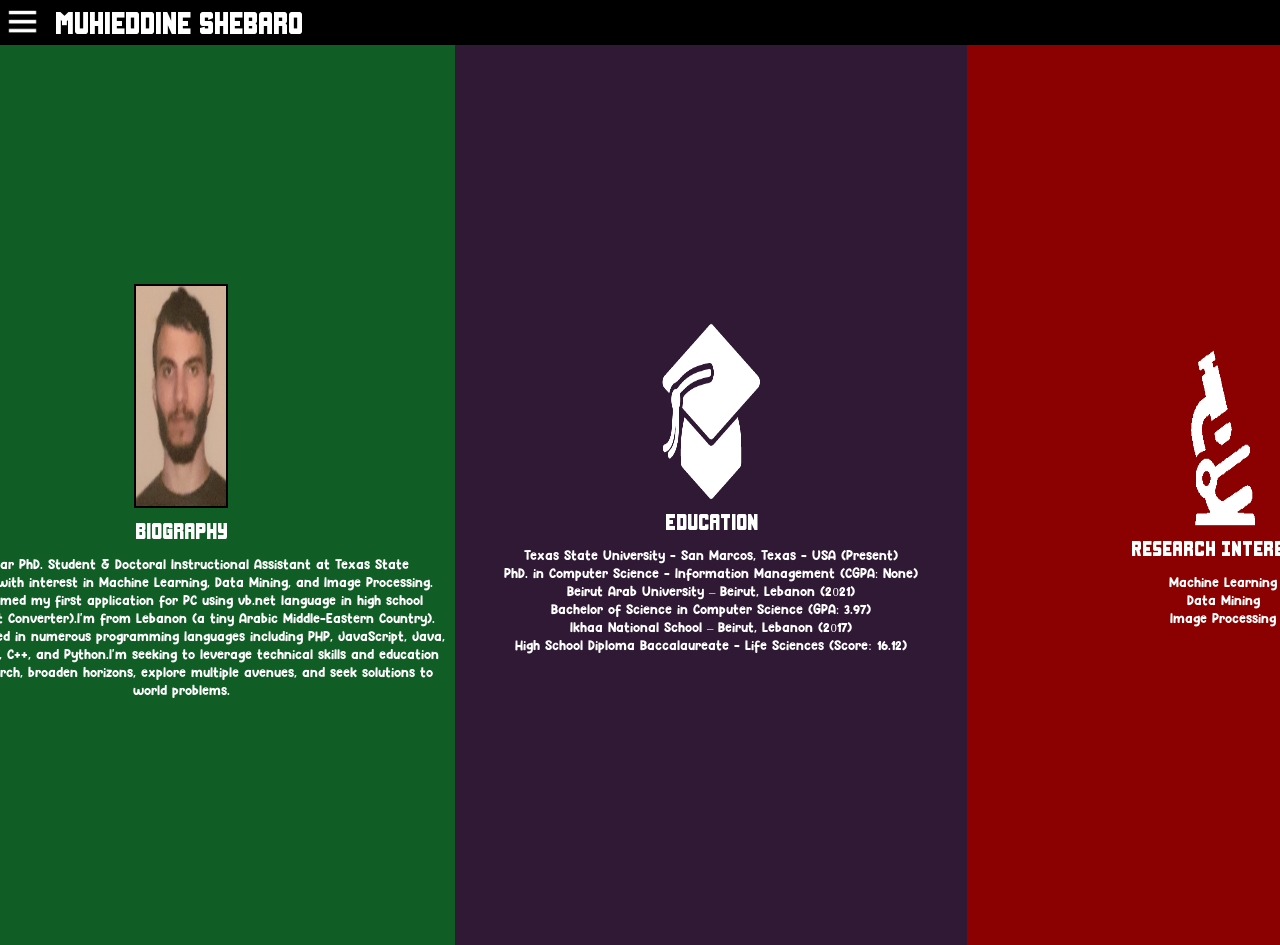
==== index.html @ 895491bc "Add files via upload" ====
<!DOCTYPE html>
<html style="overflow:hidden;height:100%;width:100%;margin:0px;padding:0px;">
<head>
<title>Muhieddine Shebaro</title>
<link rel="icon" href="Data/icon.png">
 <link rel="stylesheet" type="text/css"href="PersonalPageCSS.css">
<script src="Data/jquery.min.js"></script>
<script type="text/javascript" src="PersonalPageJS.js"></script>
<meta name="viewport" content="width=device-width, initial-scale=1.0, maximum-scale=1.0, user-scalable=no">
<script>
var temp = navigator.userAgent;
var regularexpression = /android|iphone|kindle|ipad/i;
let mobile = regularexpression.test(temp);
if(mobile==true){
alert("Please rotate your phone to landscape orientation!");
}
</script>
</head>
<body id="body" onload="scroll();ConSize();" onresize="ConSize();" style="margin:0px;padding:0px;overflow:hidden;height:100%;width:100%;">
<img id="Hamburger"class="HamburgerMenu" src="Data\Hamburger_Menu.png" alt="Hamburger Menu" height="45" width="45" onclick="action()" title="Open Menu" style="visibility:visible;"/>
<img id="Back"class="Back" src="Data\Hamburger_Menu _hover.png" alt="Hamburger Menu" height="45" width="45" onclick="action()"title="Close Menu"style="visibility:hidden;"/>
<img id="MenuBar"class="MenuBar" src="Data\black_bar.png" alt="Black Bar" height="45" width="100%" title="Menu Bar"onmouseover="HoverDefault()"/>
<img id="Logo"class="Logo" style="left:0%;" src="Data\logo.gif" alt="Logo" height="45" width="70"onload="Logo()"/>
<img id="Black"class="Black" style="left:0px; top:0px" src="Data\black_bar.png" alt="Black" height="45" width="300"/>
<h3 id="text" class="Text"onmouseover="HoverDefault()" style="visibility:hidden;padding-top:0px;"> </h3>
<h3 id="textlogo" class="TextLogo"onmouseover="HoverDefault()" style="visibility:visible; padding-top:0px;">Muhieddine Shebaro</h3>
<img id="verticalbar" src="Data\vertical_bar.jpg" class="verticalbar" style="left:-21%;top:45px;border-right:5px solid black;z-index:3;" alt="verticalbar" height="100%" width="14%"onmouseover="HoverDefault()"/>
<div class="Tiles" id="Menu" style="left:-20%;z-index:4; top:40vh;width:14%;height:20%;">
  <img id="Tile1"class="Tile" src="Data\description_Tile.png" alt="tile1" height="50%" width="50%" style="left:0%;top:-50%;border-radius:15px;"onmouseover="TilesHover1()" onclick="tile1link();"/>
  <img id="Tile2"class="Tile" src="Data\education_Tile.png" alt="tile2" height="50%" width="50%" style="left:50%;top:-50%;border-radius:15px;"onmouseover="TilesHover2()"onclick="tile2link();"/>
  <img id="Tile3"class="Tile" src="Data\hobbies_Tile.png" alt="tile3" height="50%" width="50%" style="left:0%;top:0%;border-radius:15px;"onmouseover="TilesHover3()"onclick="tile3link();"/>
  <img id="Tile4"class="Tile" src="Data\work_tile.png" alt="tile4" height="50%" width="50%" style="left:50%;top:0%;border-radius:15px;"onmouseover="TilesHover4()"onclick="tile4link();"/>
  <img id="Tile5"class="Tile" src="Data\publications_Tile.png" alt="tile5" height="50%" width="50%" style="left:0%;top:50%;border-radius:15px;"onmouseover="TilesHover5()"onclick="tile5link();"/>
  <img id="Tile6"class="Tile" src="Data\research_Tile.png" alt="tile6" height="50%" width="50%" style="left:50%;top:50%;border-radius:15px;"onmouseover="TilesHover6()"onclick="tile6link();"/>
  <img id="Tile7"class="Tile" src="Data\about.png" alt="about" height="30%" width="20%" style="top:100%;left:40%;border-radius:15px;"onmouseover="TilesHover7()" onclick="action();About()"/>
</div>
<div id="Content" class="Content" onmouseover="HoverDefault();" style="position: absolute; left:0px; top:45px;width:100%; height:100%; z-index:2; overflow-x:auto; overflow-y:hidden;display:flex; flex-direction:row;white-space:normal;background-color:gray;background-repeat: no-repeat;background-size: fill;margin:0px;padding:0px;">
<table>
  <div class="Cont" id="Introduction" style='background-color: rgb(16, 94, 38)' title="Biography">
    <img id='IntroductionImage' src="Data/profilepic.jpg" alt="profilepic" style="border:2px solid black;float:right;margin-left:5px;margin-right:5px;margin-top:6px;"height="25%" width="17%"/>
    <pre style="font-size:1.8em;font-weight:lighter;font-family:Urban;padding-bottom:0px;margin-bottom:0px;padding-top:10px;margin-top:0px;">Biography</pre>
<pre>First Year PhD. Student & Doctoral Instructional Assistant at Texas State
University with interest in Machine Learning, Data Mining, and Image Processing.
I programmed my first application for PC using vb.net language in high school
(Simple Unit Converter).I'm from Lebanon (a tiny Arabic Middle-Eastern Country).
I'm well-versed in numerous programming languages including PHP, JavaScript, Java,
Bash, MySQL, C++, and Python.I'm seeking to leverage technical skills and education
to do research, broaden horizons, explore multiple avenues, and seek solutions to
world problems.</pre>
  </div>
<div class="Cont" id="Education" style='background-color:#301934'>
<img id="EducationImage" src="Data/education.png" alt="education" height="20%" width="20%" style="padding-bottom:0px;" title="Education"/>
<pre style="font-size:1.8em;font-weight:lighter;font-family:Urban;padding-bottom:0px;margin-bottom:0px;padding-top:10px;margin-top:0px;">Education</pre>
<pre>Texas State University - San Marcos, Texas - USA (Present)
PhD. in Computer Science - Information Management (CGPA: None)
Beirut Arab University – Beirut, Lebanon (2021)
Bachelor of Science in Computer Science (GPA: 3.97)
Ikhaa National School – Beirut, Lebanon (2017)
High School Diploma Baccalaureate - Life Sciences (Score: 16.12)</pre>
</div>
<div class="Cont" id="Research Interests" style='background-color:#8B0000' title="Research Interests">
  <img id="ResearchImage" src="Data/research.png" alt="research" height="20%" width="20%" style="padding-bottom:0px;"/>
<pre style="font-size:1.7em;font-weight:lighter;font-family:Urban;padding-bottom:0px;margin-bottom:0px;padding-top:10px;margin-top:0px;">Research Interests</pre>
<pre>Machine Learning
Data Mining
Image Processing</pre>
</div>
<div class="Cont" id="Publications" style='background-color:#654321' title="Publications & Projects">
  <img id="PublicationsImage" src="Data/publications.png" alt="Publications" height="20%" width="20%" style="padding-bottom:0px;"/>
  <pre style="font-size:1.7em;font-weight:lighter;font-family:Urban;padding-bottom:0px;margin-bottom:0px;padding-top:10px;margin-top:0px;">Publications</pre>
<pre>None At the Moment :(</pre>
</div>
<div class="Cont" id="Working" style='background-color:#00008B' title="Teaching">
  <img id="WorkingImage" src="Data/work.png" alt="Teaching" height="20%" width="20%" style="padding-bottom:0px;"/>
<pre style="font-size:1.8em;font-weight:lighter;font-family:Urban;padding-bottom:0px;margin-bottom:0px;padding-top:10px;margin-top:0px;">Teaching</pre>
<pre>Doctoral Instructional Assistant (Present - 2021):
Responsible for grading assignments with Pallavi Krishna
Reddy & Tutoring in both CS3358 & CS3360 (Dr. Kecheng Yang)</pre>
</div>
<div class="Cont" id="Languages" style='background-color:#A34200' title="Languages">
  <img src="Data/languages.png" alt="languages" height="20%" width="20%" style="padding-bottom:0px;"/>
<pre style="font-size:1.8em;font-weight:lighter;font-family:Urban;padding-bottom:0px;margin-bottom:0px;padding-top:10px;margin-top:0px;">Languages</pre>
<pre>English (fluent)
Arabic (native speaker)
French (elementary knowledge)</pre>
</div>
<div class="Cont" id="Hobbies" style='background-color:#575710' title="Extracurricular Activities">
  <img id="HobbiesImage" src="Data/hobbies.png" alt="Hobbies" height="20%" width="20%" style="padding-bottom:0px;"/>
<pre style="font-size:1.7em;font-weight:lighter;font-family:Urban;padding-bottom:0px;margin-bottom:0px;padding-top:10px;margin-top:0px;">Extracurricular Activities</pre>
<pre>Hosting Video Games Tournaments Online (Halo & Dark Souls)
Making Spotify Music Playlists (Dubstep & Electronic)
Doing Programming Challenges Online
</pre>
</div>
<div class="Cont" id="Contact Information" style='background-color:#993855'title="Contact Information">
  <img src="Data/introduction.png" alt="Contact Information" height="20%" width="20%" style="padding-bottom:0px;"/>
<pre style="font-size:1.7em;font-weight:lighter;font-family:Urban;padding-bottom:0px;margin-bottom:0px;padding-top:10px;margin-top:0px;">Contact Information</pre>
<pre>Email: pri5@txstate.edu
Phone Number: +1(737)213-2307
Office#: TBD
Monday 12PM-2PM (Online)
Wednesday 12PM-2PM (In-Person)</pre>
</div>
<div id="dialog" style='height:100%;width:100%;left:0px;top:0px;position: absolute;visibility: hidden;animation-fill-mode: forwards;animation-direction: normal;'>
<img id="close" title="Close" height="4%" width="2%" src="Data/close.png" style="float:right;padding:30px;" onclick="closedialog()"/>
<div style="left:15%;top:12%;position:absolute;width:68%; height:70%;">
<div style="border-top-left-radius:40px;border-top-right-radius:40px;background-color:black;margin:0px;padding:0px;">
<p id="titletext"style="font-family:Regular;font-size:1.6vw;color:white;font-weight:bold; text-align:center;padding:0px;margin:0px;"></p>
</div>
<div id="whitecontent" style="background-color:white;border-bottom-left-radius:40px;height:55vh;border-bottom-right-radius:40px;padding:0px;margin:0px;">
</div>
</div>
</div>
</div>
</body>
</html>
---- PersonalPageCSS.css ----
@font-face{
  font-family:"Urban";
  src:url("Data/urbandefender.ttf");
}
@font-face{
  font-family:"Regular";
  src:url("Data/regular.ttf");
}
::-webkit-scrollbar{
  height:45px;
  width:100%;
}

::-webkit-scrollbar-thumb{
  background:white;
	cursor:url(Data/cursor.png),auto;
}
::-webkit-scrollbar-button:single-button:horizontal:decrement {
  width: 45px;
  height:45px;
background:url("Data/left.png");
cursor:url(Data/cursor.png),auto;
}
::-webkit-scrollbar-button:single-button:horizontal:increment {
  width: 45px;
  height:45px;
  background:url("Data/right.png");
  cursor:url(Data/cursor.png),auto;
}
::-webkit-scrollbar-track{
  background:black;
  border-radius: 0px;
  cursor:url(Data/cursor.png),auto;
}
body {
  overflow:hidden;
   padding:0px;
   cursor:url(Data/cursor.png),auto;
 }
img.HamburgerMenu{
  border: 0px solid;
    border-radius: 1px;
    padding: 0px;
    position:absolute;
    top:0px;
    left:0px;
    z-index:102;
}
img.HamburgerMenu:hover{
content:url("Data/Hamburger_Menu _hover.png");
}
img.MenuBar{
    border: 0px solid;
    padding: 0px;
    position:absolute;
    top:0px;
    left:45px;
    z-index:101;
}
img.Back{
border: 0px solid;
padding: 0px;
position:absolute;
top:0px;
left:0px;
z-index:102;
}
h3.Text{
  position: absolute;
  padding:0px;
  vertical-align:middle;
  color:white;
  background-color:black;
  top:-27px;
  left:53px;
  z-index:102;
  font-size:2em;
  font-family:"Urban";
  font-weight:lighter;
}
img.verticalbar{
  visibility: visible;
  position:absolute;
  z-index:101;

}
img.Tile{
  position: absolute;
  visibility: visible;
  z-index: 7;
}
div.Tiles{
position:absolute;
}
img.Logo{
  position: absolute;
  top:0px;
  z-index:101;
}
#Tile1:hover{
  filter:invert();
}
#Tile2:hover{
  filter:invert();
}
#Tile3:hover{
  filter:invert();
}
#Tile4:hover{
  filter:invert();
}
#Tile5:hover{
  filter:invert();
}
#Tile6:hover{
    filter:invert();
}
#Tile7:hover{
    filter:invert();
}
img.Black{
  position:absolute;
  z-index:101;
}
@keyframes fadein {
  from{
    opacity:0.1;
  }
  to1{
    opacity:0.2;
  }
  to2{
    opacity:0.3;
  }
  to3{
    opacity:0.4;
  }
  to4{
    opacity:0.5;
  }
  to5{
    opacity:0.6;
  }
  to6{
    opacity:0.7;
  }
  to7{
    opacity:0.8;
  }
  to8{
    opacity:0.9;
  }
  to9{
    opacity:1;
  }
}
@keyframes fadeinn {
  0%{
    visibility: visible;
    opacity:0.1;
  }
  10%{
    opacity:0.2;
  }
  20%{
    opacity:0.3;
  }
  to3{
    opacity:0.4;
  }
  30%{
    opacity:0.5;
  }
  40%{
    opacity:0.6;
  }
  50%{
    opacity:0.7;
  }
  60%{
    opacity:0.8;
  }
  90%{
    opacity:0.9;
  }
  100%{
    visibility: visible;
  }
}
h3.TextLogo{
position: absolute;
animation-name: fadein;
animation-duration: 3s;
animation-delay: 0s;
left:55px;
top:-26px;
padding: 0px;
z-index:101;
font-size:2em;
font-family:"Urban";
font-weight:lighter;
color:white;
}
@keyframes scalein{
  0%{
      visibility: visible;
  }
  from0{
    transform:scale(0);
  }
  from{
    transform: scale(0.1);
  }
  to1{
    transform: scale(0.2);
   }
  to2{
    transform: scale(0.3);
  }
  to3{
    transform: scale(0.4);
  }
  to4{
    transform: scale(0.5);
  }
  to5{
    transform: scale(0.6);
  }
  to6{
    transform: scale(0.7);
  }
  to7{
    transform: scale(0.8);
  }
  to8{
    transform: scale(0.9);
  }
  100%{
    transform: scale(1);
    visibility: visible;
  }
}
@keyframes scaleout{
  0%{
      visibility: visible;
  }
  from0{
    transform:scale(1);
  }
  from{
    transform: scale(0.9);
  }
  to1{
    transform: scale(0.8);
   }
  to2{
    transform: scale(0.7);
  }
  to3{
    transform: scale(0.6);
  }
  to4{
    transform: scale(0.5);
  }
  to5{
    transform: scale(0.4);
  }
  to6{
    transform: scale(0.3);
  }
  to7{
    transform: scale(0.2);
  }
  100%{
  transform: scale(0.1);
  visibility: hidden;
  }
}
div.Cont{
  height:100%;
  color:white;
  text-align:center;
  display: flex;
  flex: 0 0 40em;
  justify-content: center;
  align-items: center;
  flex-direction: column;
  animation-name: scalein;
  animation-duration: 2s;
  padding: 10px;
  font-size:1vw;
  visibility: hidden;
  font-weight:lighter;
  font-family: "Regular";
  animation-direction: normal;
  animation-fill-mode: forwards;
  box-sizing: border-box;
}
div pre{
  font-family:'Regular';
  font-style: solid;
  font-weight: lighter;
  font-size: 1vw;
}
div.Cont:hover{
  border: 5px solid white;
  filter:brightness(80%);
}
@keyframes blink {
0%{
  opacity: 1;
}
50%{
  opacity: 0;
}
100%{
  opacity: 1;
}
}
#close:hover{
  filter:invert();
}
#teachingbox::before{
  content:"";
  border: 1vh solid black;
  background-color:black;
  border-radius:1000px;
  position:relative;
  top:-5px;
  left:43%;
}
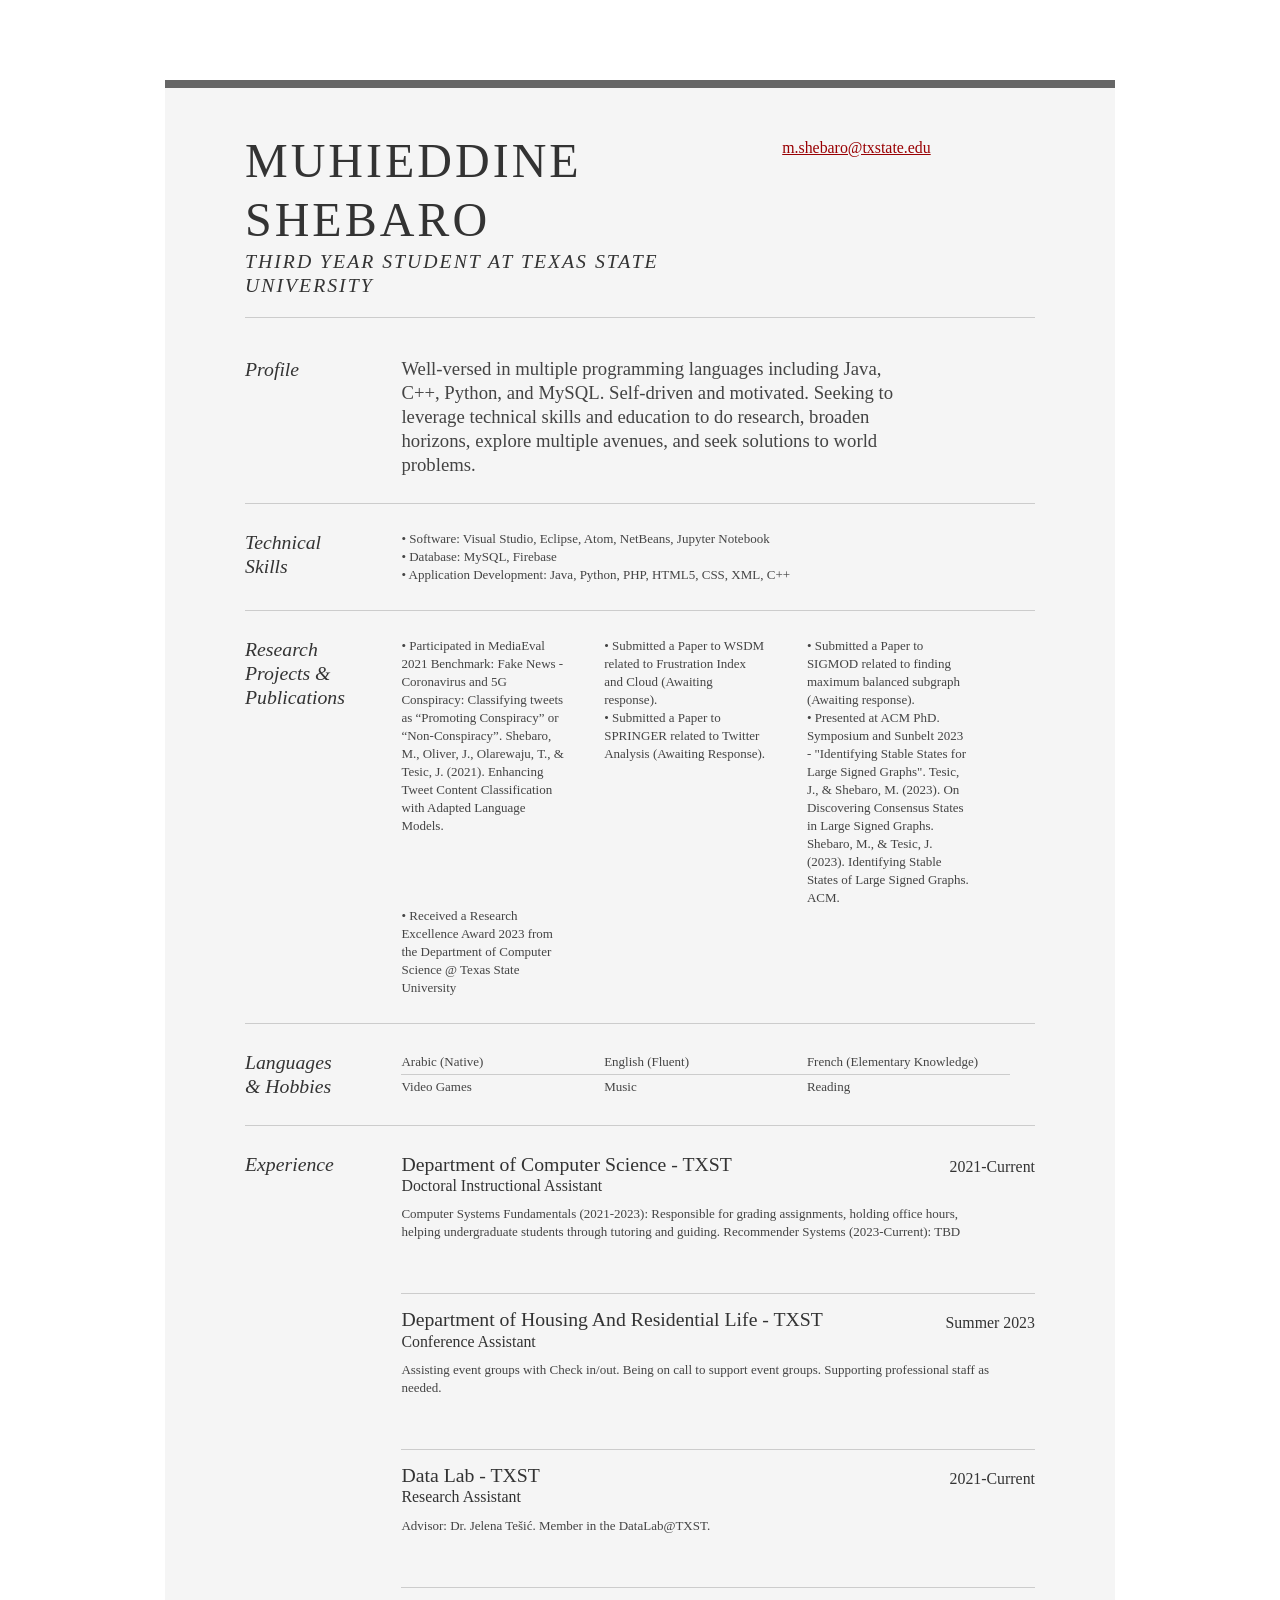
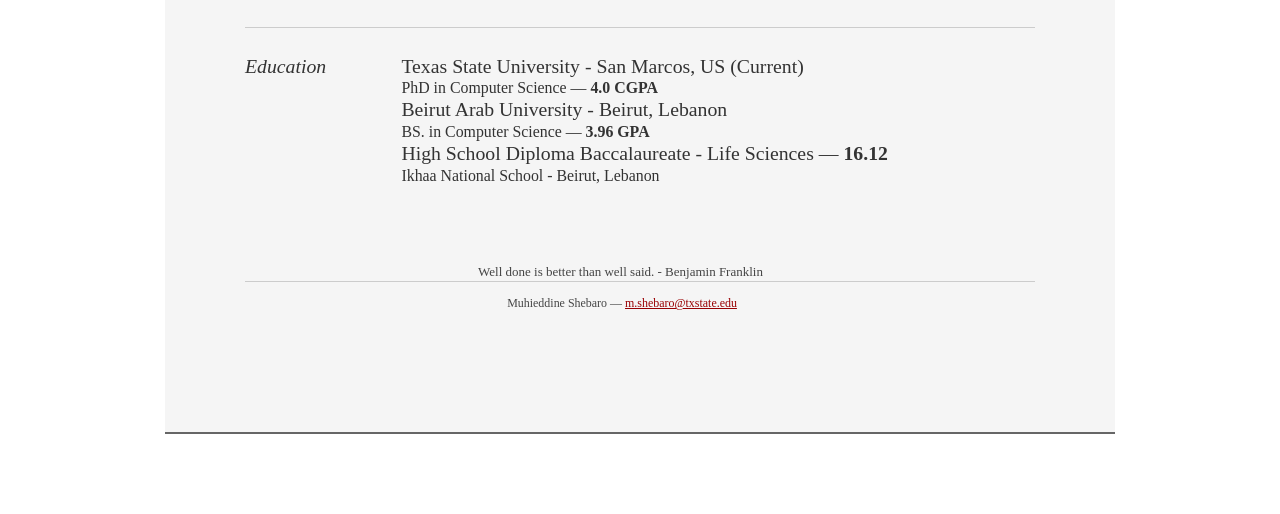
==== commit 6743d131: "Add files via upload" ====
--- a/index.html
+++ b/index.html
@@ -1,116 +1,180 @@
-<!DOCTYPE html>
-<html style="overflow:hidden;height:100%;width:100%;margin:0px;padding:0px;">
+<!DOCTYPE html PUBLIC "-//W3C//DTD XHTML 1.0 Strict//EN" "http://www.w3.org/TR/xhtml1/DTD/xhtml1-strict.dtd">
+<html>
 <head>
-<title>Muhieddine Shebaro</title>
-<link rel="icon" href="Data/icon.png">
- <link rel="stylesheet" type="text/css"href="PersonalPageCSS.css">
-<script src="Data/jquery.min.js"></script>
-<script type="text/javascript" src="PersonalPageJS.js"></script>
-<meta name="viewport" content="width=device-width, initial-scale=1.0, maximum-scale=1.0, user-scalable=no">
-<script>
-var temp = navigator.userAgent;
-var regularexpression = /android|iphone|kindle|ipad/i;
-let mobile = regularexpression.test(temp);
-if(mobile==true){
-alert("Please rotate your phone to landscape orientation!");
-}
-</script>
+
+	<title>Muhieddine Shebaro</title>
+	<meta http-equiv="content-type" content="text/html; charset=utf-8" />
+
+	<meta name="keywords" content="" />
+	<meta name="description" content="" />
+
+	<link rel="stylesheet" type="text/css" href="resetfontsgrids.css" media="all" />
+	<link rel="stylesheet" type="text/css" href="resume.css" media="all" />
+
 </head>
-<body id="body" onload="scroll();ConSize();" onresize="ConSize();" style="margin:0px;padding:0px;overflow:hidden;height:100%;width:100%;">
-<img id="Hamburger"class="HamburgerMenu" src="Data\Hamburger_Menu.png" alt="Hamburger Menu" height="45" width="45" onclick="action()" title="Open Menu" style="visibility:visible;"/>
-<img id="Back"class="Back" src="Data\Hamburger_Menu _hover.png" alt="Hamburger Menu" height="45" width="45" onclick="action()"title="Close Menu"style="visibility:hidden;"/>
-<img id="MenuBar"class="MenuBar" src="Data\black_bar.png" alt="Black Bar" height="45" width="100%" title="Menu Bar"onmouseover="HoverDefault()"/>
-<img id="Logo"class="Logo" style="left:0%;" src="Data\logo.gif" alt="Logo" height="45" width="70"onload="Logo()"/>
-<img id="Black"class="Black" style="left:0px; top:0px" src="Data\black_bar.png" alt="Black" height="45" width="300"/>
-<h3 id="text" class="Text"onmouseover="HoverDefault()" style="visibility:hidden;padding-top:0px;"> </h3>
-<h3 id="textlogo" class="TextLogo"onmouseover="HoverDefault()" style="visibility:visible; padding-top:0px;">Muhieddine Shebaro</h3>
-<img id="verticalbar" src="Data\vertical_bar.jpg" class="verticalbar" style="left:-21%;top:45px;border-right:5px solid black;z-index:3;" alt="verticalbar" height="100%" width="14%"onmouseover="HoverDefault()"/>
-<div class="Tiles" id="Menu" style="left:-20%;z-index:4; top:40vh;width:14%;height:20%;">
-  <img id="Tile1"class="Tile" src="Data\description_Tile.png" alt="tile1" height="50%" width="50%" style="left:0%;top:-50%;border-radius:15px;"onmouseover="TilesHover1()" onclick="tile1link();"/>
-  <img id="Tile2"class="Tile" src="Data\education_Tile.png" alt="tile2" height="50%" width="50%" style="left:50%;top:-50%;border-radius:15px;"onmouseover="TilesHover2()"onclick="tile2link();"/>
-  <img id="Tile3"class="Tile" src="Data\hobbies_Tile.png" alt="tile3" height="50%" width="50%" style="left:0%;top:0%;border-radius:15px;"onmouseover="TilesHover3()"onclick="tile3link();"/>
-  <img id="Tile4"class="Tile" src="Data\work_tile.png" alt="tile4" height="50%" width="50%" style="left:50%;top:0%;border-radius:15px;"onmouseover="TilesHover4()"onclick="tile4link();"/>
-  <img id="Tile5"class="Tile" src="Data\publications_Tile.png" alt="tile5" height="50%" width="50%" style="left:0%;top:50%;border-radius:15px;"onmouseover="TilesHover5()"onclick="tile5link();"/>
-  <img id="Tile6"class="Tile" src="Data\research_Tile.png" alt="tile6" height="50%" width="50%" style="left:50%;top:50%;border-radius:15px;"onmouseover="TilesHover6()"onclick="tile6link();"/>
-  <img id="Tile7"class="Tile" src="Data\about.png" alt="about" height="30%" width="20%" style="top:100%;left:40%;border-radius:15px;"onmouseover="TilesHover7()" onclick="action();About()"/>
-</div>
-<div id="Content" class="Content" onmouseover="HoverDefault();" style="position: absolute; left:0px; top:45px;width:100%; height:100%; z-index:2; overflow-x:auto; overflow-y:hidden;display:flex; flex-direction:row;white-space:normal;background-color:gray;background-repeat: no-repeat;background-size: fill;margin:0px;padding:0px;">
-<table>
-  <div class="Cont" id="Introduction" style='background-color: rgb(16, 94, 38)' title="Biography">
-    <img id='IntroductionImage' src="Data/profilepic.jpg" alt="profilepic" style="border:2px solid black;float:right;margin-left:5px;margin-right:5px;margin-top:6px;"height="25%" width="17%"/>
-    <pre style="font-size:1.8em;font-weight:lighter;font-family:Urban;padding-bottom:0px;margin-bottom:0px;padding-top:10px;margin-top:0px;">Biography</pre>
-<pre>First Year PhD. Student & Doctoral Instructional Assistant at Texas State
-University with interest in Machine Learning, Data Mining, and Image Processing.
-I programmed my first application for PC using vb.net language in high school
-(Simple Unit Converter).I'm from Lebanon (a tiny Arabic Middle-Eastern Country).
-I'm well-versed in numerous programming languages including PHP, JavaScript, Java,
-Bash, MySQL, C++, and Python.I'm seeking to leverage technical skills and education
-to do research, broaden horizons, explore multiple avenues, and seek solutions to
-world problems.</pre>
-  </div>
-<div class="Cont" id="Education" style='background-color:#301934'>
-<img id="EducationImage" src="Data/education.png" alt="education" height="20%" width="20%" style="padding-bottom:0px;" title="Education"/>
-<pre style="font-size:1.8em;font-weight:lighter;font-family:Urban;padding-bottom:0px;margin-bottom:0px;padding-top:10px;margin-top:0px;">Education</pre>
-<pre>Texas State University - San Marcos, Texas - USA (Present)
-PhD. in Computer Science - Information Management (CGPA: None)
-Beirut Arab University – Beirut, Lebanon (2021)
-Bachelor of Science in Computer Science (GPA: 3.97)
-Ikhaa National School – Beirut, Lebanon (2017)
-High School Diploma Baccalaureate - Life Sciences (Score: 16.12)</pre>
-</div>
-<div class="Cont" id="Research Interests" style='background-color:#8B0000' title="Research Interests">
-  <img id="ResearchImage" src="Data/research.png" alt="research" height="20%" width="20%" style="padding-bottom:0px;"/>
-<pre style="font-size:1.7em;font-weight:lighter;font-family:Urban;padding-bottom:0px;margin-bottom:0px;padding-top:10px;margin-top:0px;">Research Interests</pre>
-<pre>Machine Learning
-Data Mining
-Image Processing</pre>
-</div>
-<div class="Cont" id="Publications" style='background-color:#654321' title="Publications & Projects">
-  <img id="PublicationsImage" src="Data/publications.png" alt="Publications" height="20%" width="20%" style="padding-bottom:0px;"/>
-  <pre style="font-size:1.7em;font-weight:lighter;font-family:Urban;padding-bottom:0px;margin-bottom:0px;padding-top:10px;margin-top:0px;">Publications</pre>
-<pre>None At the Moment :(</pre>
-</div>
-<div class="Cont" id="Working" style='background-color:#00008B' title="Teaching">
-  <img id="WorkingImage" src="Data/work.png" alt="Teaching" height="20%" width="20%" style="padding-bottom:0px;"/>
-<pre style="font-size:1.8em;font-weight:lighter;font-family:Urban;padding-bottom:0px;margin-bottom:0px;padding-top:10px;margin-top:0px;">Teaching</pre>
-<pre>Doctoral Instructional Assistant (Present - 2021):
-Responsible for grading assignments with Pallavi Krishna
-Reddy & Tutoring in both CS3358 & CS3360 (Dr. Kecheng Yang)</pre>
-</div>
-<div class="Cont" id="Languages" style='background-color:#A34200' title="Languages">
-  <img src="Data/languages.png" alt="languages" height="20%" width="20%" style="padding-bottom:0px;"/>
-<pre style="font-size:1.8em;font-weight:lighter;font-family:Urban;padding-bottom:0px;margin-bottom:0px;padding-top:10px;margin-top:0px;">Languages</pre>
-<pre>English (fluent)
-Arabic (native speaker)
-French (elementary knowledge)</pre>
-</div>
-<div class="Cont" id="Hobbies" style='background-color:#575710' title="Extracurricular Activities">
-  <img id="HobbiesImage" src="Data/hobbies.png" alt="Hobbies" height="20%" width="20%" style="padding-bottom:0px;"/>
-<pre style="font-size:1.7em;font-weight:lighter;font-family:Urban;padding-bottom:0px;margin-bottom:0px;padding-top:10px;margin-top:0px;">Extracurricular Activities</pre>
-<pre>Hosting Video Games Tournaments Online (Halo & Dark Souls)
-Making Spotify Music Playlists (Dubstep & Electronic)
-Doing Programming Challenges Online
-</pre>
-</div>
-<div class="Cont" id="Contact Information" style='background-color:#993855'title="Contact Information">
-  <img src="Data/introduction.png" alt="Contact Information" height="20%" width="20%" style="padding-bottom:0px;"/>
-<pre style="font-size:1.7em;font-weight:lighter;font-family:Urban;padding-bottom:0px;margin-bottom:0px;padding-top:10px;margin-top:0px;">Contact Information</pre>
-<pre>Email: pri5@txstate.edu
-Phone Number: +1(737)213-2307
-Office#: TBD
-Monday 12PM-2PM (Online)
-Wednesday 12PM-2PM (In-Person)</pre>
-</div>
-<div id="dialog" style='height:100%;width:100%;left:0px;top:0px;position: absolute;visibility: hidden;animation-fill-mode: forwards;animation-direction: normal;'>
-<img id="close" title="Close" height="4%" width="2%" src="Data/close.png" style="float:right;padding:30px;" onclick="closedialog()"/>
-<div style="left:15%;top:12%;position:absolute;width:68%; height:70%;">
-<div style="border-top-left-radius:40px;border-top-right-radius:40px;background-color:black;margin:0px;padding:0px;">
-<p id="titletext"style="font-family:Regular;font-size:1.6vw;color:white;font-weight:bold; text-align:center;padding:0px;margin:0px;"></p>
-</div>
-<div id="whitecontent" style="background-color:white;border-bottom-left-radius:40px;height:55vh;border-bottom-right-radius:40px;padding:0px;margin:0px;">
-</div>
-</div>
-</div>
-</div>
+<body>
+
+<div id="doc2" class="yui-t7">
+	<div id="inner">
+
+		<div id="hd">
+			<div class="yui-gc">
+				<div class="yui-u first">
+					<h1>Muhieddine Shebaro</h1>
+					<h2>Third Year Student at Texas State University</h2>
+				</div>
+
+				<div class="yui-u">
+					<div class="contact-info">
+						<h3><a href="m.shebaro@txstate.edu">m.shebaro@txstate.edu</a></h3>
+					</div><!--// .contact-info -->
+				</div>
+			</div><!--// .yui-gc -->
+		</div><!--// hd -->
+
+		<div id="bd">
+			<div id="yui-main">
+				<div class="yui-b">
+
+					<div class="yui-gf">
+						<div class="yui-u first">
+							<h2>Profile</h2>
+						</div>
+						<div class="yui-u">
+							<p class="enlarge">
+								Well-versed in multiple programming languages including Java, C++, Python, and MySQL. Self-driven and motivated. Seeking to leverage technical skills and education to do research, broaden horizons, explore multiple avenues, and seek solutions to world problems.</p>
+						</div>
+					</div><!--// .yui-gf -->
+					<div id="bd">
+						<div id="yui-main">
+							<div class="yui-b">
+
+								<div class="yui-gf">
+									<div class="yui-u first">
+										<h2>Technical Skills</h2>
+									</div>
+									<div class="yui-u">
+										<p>
+											• Software: Visual Studio, Eclipse, Atom, NetBeans, Jupyter Notebook <br>
+• Database: MySQL, Firebase <br>
+• Application Development: Java, Python, PHP, HTML5, CSS, XML, C++
+										</p>
+									</div>
+								</div><!--// .yui-gf -->
+					<div class="yui-gf">
+						<div class="yui-u first">
+							<h2>Research Projects & Publications</h2>
+						</div>
+						<div class="yui-u">
+
+								<div class="talent">
+									<p>• Participated in MediaEval 2021 Benchmark: Fake News - Coronavirus and 5G Conspiracy: Classifying tweets as “Promoting Conspiracy” or “Non-Conspiracy”. Shebaro, M., Oliver, J., Olarewaju, T., & Tesic, J. (2021). Enhancing Tweet Content Classification with Adapted Language Models.</p>
+								</div>
+
+								<div class="talent">
+									<p>• Submitted a Paper to WSDM related to Frustration Index and Cloud (Awaiting response).</p>
+								</div>
+
+								<div class="talent">
+									<p>• Submitted a Paper to SIGMOD related to finding maximum balanced subgraph (Awaiting response).</p>
+								</div>
+								<div class="talent">
+									<p>• Submitted a Paper to SPRINGER related to Twitter Analysis (Awaiting Response).</p>
+								</div>
+								<div class="talent">
+									<p>• Presented at ACM PhD. Symposium and Sunbelt 2023 - "Identifying Stable States for Large Signed Graphs". Tesic, J., & Shebaro, M. (2023). On Discovering Consensus States in Large Signed Graphs. Shebaro, M., & Tesic, J. (2023). Identifying Stable States of Large Signed Graphs. ACM. </p>
+								</div>
+								<div class="talent">
+									<p>• Received a Research Excellence Award 2023 from the Department of Computer Science @ Texas State University </p>
+								</div>
+						</div>
+					</div><!--// .yui-gf -->
+
+					<div class="yui-gf">
+						<div class="yui-u first">
+							<h2>Languages & Hobbies</h2>
+						</div>
+						<div class="yui-u">
+							<ul class="talent">
+								<li>Arabic (Native)</li>
+								<li class="last">Video Games</li>
+							</ul>
+
+							<ul class="talent">
+								<li>English (Fluent)</li>
+								<li class="last">Music</li>
+							</ul>
+
+							<ul class="talent">
+								<li>French (Elementary Knowledge)</li>
+								<li class="last">Reading</li>
+							</ul>
+						</div>
+					</div><!--// .yui-gf-->
+
+					<div class="yui-gf">
+
+						<div class="yui-u first">
+							<h2>Experience</h2>
+						</div><!--// .yui-u -->
+
+						<div class="yui-u">
+
+							<div class="job">
+								<h2>Department of Computer Science - TXST</h2>
+								<h3>Doctoral Instructional Assistant</h3>
+								<h4>2021-Current</h4>
+								<p>Computer Systems Fundamentals (2021-2023): Responsible for grading assignments, holding office hours, helping undergraduate students through tutoring and guiding. Recommender Systems (2023-Current): TBD</p>
+							</div>
+
+							<div class="job">
+								<h2>Department of Housing And Residential Life - TXST</h2>
+								<h3>Conference Assistant</h3>
+								<h4>Summer 2023</h4>
+								<p>Assisting event groups with Check in/out. Being on call to support event groups. Supporting professional staff as needed.</p>
+							</div>
+							<div class="job">
+								<h2>Data Lab - TXST</h2>
+								<h3>Research Assistant</h3>
+								<h4>2021-Current</h4>
+								<p>Advisor: Dr. Jelena Tešić. Member in the DataLab@TXST.</p>
+							</div>
+						</div><!--// .yui-u -->
+					</div><!--// .yui-gf -->
+
+
+					<div class="yui-gf last">
+						<div class="yui-u first">
+							<h2>Education</h2>
+						</div>
+						<div class="yui-u">
+							<h2>Texas State University - San Marcos, US (Current)</h2>
+							<h3>PhD in Computer Science &mdash; <strong>4.0 CGPA</strong></h3>
+						</div>
+						<div class="yui-u">
+							<h2>Beirut Arab University - Beirut, Lebanon</h2>
+							<h3>BS. in Computer Science &mdash; <strong>3.96 GPA</strong></h3>
+						</div>
+						<div class="yui-u">
+							<h2>High School Diploma Baccalaureate - Life Sciences &mdash; <strong>16.12</strong></h2>
+							<h3>Ikhaa National School - Beirut, Lebanon</h3>
+						</div>
+					</div><!--// .yui-gf -->
+
+
+				</div><!--// .yui-b -->
+			</div><!--// yui-main -->
+		</div><!--// bd -->
+<p style="text-align:center"> Well done is better than well said. - Benjamin Franklin </p>
+		<div id="ft">
+			<p>Muhieddine Shebaro &mdash; <a href="m.shebaro@txstate.edu">m.shebaro@txstate.edu</a></p>
+		</div><!--// footer -->
+
+	</div><!-- // inner -->
+
+
+</div><!--// doc -->
+
+
 </body>
 </html>
--- a/resetfontsgrids.css
+++ b/resetfontsgrids.css
@@ -0,0 +1,7 @@
+/*
+Copyright (c) 2009, Yahoo! Inc. All rights reserved.
+Code licensed under the BSD License:
+http://developer.yahoo.net/yui/license.txt
+version: 2.7.0
+*/
+html{color:#000;background:#FFF;}body,div,dl,dt,dd,ul,ol,li,h1,h2,h3,h4,h5,h6,pre,code,form,fieldset,legend,input,button,textarea,p,blockquote,th,td{margin:0;padding:0;}table{border-collapse:collapse;border-spacing:0;}fieldset,img{border:0;}address,caption,cite,code,dfn,em,strong,th,var,optgroup{font-style:inherit;font-weight:inherit;}del,ins{text-decoration:none;}li{list-style:none;}caption,th{text-align:left;}h1,h2,h3,h4,h5,h6{font-size:100%;font-weight:normal;}q:before,q:after{content:'';}abbr,acronym{border:0;font-variant:normal;}sup{vertical-align:baseline;}sub{vertical-align:baseline;}legend{color:#000;}input,button,textarea,select,optgroup,option{font-family:inherit;font-size:inherit;font-style:inherit;font-weight:inherit;}input,button,textarea,select{*font-size:100%;}body{font:13px/1.231 arial,helvetica,clean,sans-serif;*font-size:small;*font:x-small;}select,input,button,textarea,button{font:99% arial,helvetica,clean,sans-serif;}table{font-size:inherit;font:100%;}pre,code,kbd,samp,tt{font-family:monospace;*font-size:108%;line-height:100%;}body{text-align:center;}#doc,#doc2,#doc3,#doc4,.yui-t1,.yui-t2,.yui-t3,.yui-t4,.yui-t5,.yui-t6,.yui-t7{margin:auto;text-align:left;width:57.69em;*width:56.25em;}#doc2{width:73.076em;*width:71.25em;}#doc3{margin:auto 10px;width:auto;}#doc4{width:74.923em;*width:73.05em;}.yui-b{position:relative;}.yui-b{_position:static;}#yui-main .yui-b{position:static;}#yui-main,.yui-g .yui-u .yui-g{width:100%;}.yui-t1 #yui-main,.yui-t2 #yui-main,.yui-t3 #yui-main{float:right;margin-left:-25em;}.yui-t4 #yui-main,.yui-t5 #yui-main,.yui-t6 #yui-main{float:left;margin-right:-25em;}.yui-t1 .yui-b{float:left;width:12.30769em;*width:12.00em;}.yui-t1 #yui-main .yui-b{margin-left:13.30769em;*margin-left:13.05em;}.yui-t2 .yui-b{float:left;width:13.8461em;*width:13.50em;}.yui-t2 #yui-main .yui-b{margin-left:14.8461em;*margin-left:14.55em;}.yui-t3 .yui-b{float:left;width:23.0769em;*width:22.50em;}.yui-t3 #yui-main .yui-b{margin-left:24.0769em;*margin-left:23.62em;}.yui-t4 .yui-b{float:right;width:13.8456em;*width:13.50em;}.yui-t4 #yui-main .yui-b{margin-right:14.8456em;*margin-right:14.55em;}.yui-t5 .yui-b{float:right;width:18.4615em;*width:18.00em;}.yui-t5 #yui-main .yui-b{margin-right:19.4615em;*margin-right:19.125em;}.yui-t6 .yui-b{float:right;width:23.0769em;*width:22.50em;}.yui-t6 #yui-main .yui-b{margin-right:24.0769em;*margin-right:23.62em;}.yui-t7 #yui-main .yui-b{display:block;margin:0 0 1em 0;}#yui-main .yui-b{float:none;width:auto;}.yui-gb .yui-u,.yui-g .yui-gb .yui-u,.yui-gb .yui-g,.yui-gb .yui-gb,.yui-gb .yui-gc,.yui-gb .yui-gd,.yui-gb .yui-ge,.yui-gb .yui-gf,.yui-gc .yui-u,.yui-gc .yui-g,.yui-gd .yui-u{float:left;}.yui-g .yui-u,.yui-g .yui-g,.yui-g .yui-gb,.yui-g .yui-gc,.yui-g .yui-gd,.yui-g .yui-ge,.yui-g .yui-gf,.yui-gc .yui-u,.yui-gd .yui-g,.yui-g .yui-gc .yui-u,.yui-ge .yui-u,.yui-ge .yui-g,.yui-gf .yui-g,.yui-gf .yui-u{float:right;}.yui-g div.first,.yui-gb div.first,.yui-gc div.first,.yui-gd div.first,.yui-ge div.first,.yui-gf div.first,.yui-g .yui-gc div.first,.yui-g .yui-ge div.first,.yui-gc div.first div.first{float:left;}.yui-g .yui-u,.yui-g .yui-g,.yui-g .yui-gb,.yui-g .yui-gc,.yui-g .yui-gd,.yui-g .yui-ge,.yui-g .yui-gf{width:49.1%;}.yui-gb .yui-u,.yui-g .yui-gb .yui-u,.yui-gb .yui-g,.yui-gb .yui-gb,.yui-gb .yui-gc,.yui-gb .yui-gd,.yui-gb .yui-ge,.yui-gb .yui-gf,.yui-gc .yui-u,.yui-gc .yui-g,.yui-gd .yui-u{width:32%;margin-left:1.99%;}.yui-gb .yui-u{*margin-left:1.9%;*width:31.9%;}.yui-gc div.first,.yui-gd .yui-u{width:66%;}.yui-gd div.first{width:32%;}.yui-ge div.first,.yui-gf .yui-u{width:74.2%;}.yui-ge .yui-u,.yui-gf div.first{width:24%;}.yui-g .yui-gb div.first,.yui-gb div.first,.yui-gc div.first,.yui-gd div.first{margin-left:0;}.yui-g .yui-g .yui-u,.yui-gb .yui-g .yui-u,.yui-gc .yui-g .yui-u,.yui-gd .yui-g .yui-u,.yui-ge .yui-g .yui-u,.yui-gf .yui-g .yui-u{width:49%;*width:48.1%;*margin-left:0;}.yui-g .yui-g .yui-u{width:48.1%;}.yui-g .yui-gb div.first,.yui-gb .yui-gb div.first{*margin-right:0;*width:32%;_width:31.7%;}.yui-g .yui-gc div.first,.yui-gd .yui-g{width:66%;}.yui-gb .yui-g div.first{*margin-right:4%;_margin-right:1.3%;}.yui-gb .yui-gc div.first,.yui-gb .yui-gd div.first{*margin-right:0;}.yui-gb .yui-gb .yui-u,.yui-gb .yui-gc .yui-u{*margin-left:1.8%;_margin-left:4%;}.yui-g .yui-gb .yui-u{_margin-left:1.0%;}.yui-gb .yui-gd .yui-u{*width:66%;_width:61.2%;}.yui-gb .yui-gd div.first{*width:31%;_width:29.5%;}.yui-g .yui-gc .yui-u,.yui-gb .yui-gc .yui-u{width:32%;_float:right;margin-right:0;_margin-left:0;}.yui-gb .yui-gc div.first{width:66%;*float:left;*margin-left:0;}.yui-gb .yui-ge .yui-u,.yui-gb .yui-gf .yui-u{margin:0;}.yui-gb .yui-gb .yui-u{_margin-left:.7%;}.yui-gb .yui-g div.first,.yui-gb .yui-gb div.first{*margin-left:0;}.yui-gc .yui-g .yui-u,.yui-gd .yui-g .yui-u{*width:48.1%;*margin-left:0;}.yui-gb .yui-gd div.first{width:32%;}.yui-g .yui-gd div.first{_width:29.9%;}.yui-ge .yui-g{width:24%;}.yui-gf .yui-g{width:74.2%;}.yui-gb .yui-ge div.yui-u,.yui-gb .yui-gf div.yui-u{float:right;}.yui-gb .yui-ge div.first,.yui-gb .yui-gf div.first{float:left;}.yui-gb .yui-ge .yui-u,.yui-gb .yui-gf div.first{*width:24%;_width:20%;}.yui-gb .yui-ge div.first,.yui-gb .yui-gf .yui-u{*width:73.5%;_width:65.5%;}.yui-ge div.first .yui-gd .yui-u{width:65%;}.yui-ge div.first .yui-gd div.first{width:32%;}#hd:after,#bd:after,#ft:after,.yui-g:after,.yui-gb:after,.yui-gc:after,.yui-gd:after,.yui-ge:after,.yui-gf:after{content:".";display:block;height:0;clear:both;visibility:hidden;}#hd,#bd,#ft,.yui-g,.yui-gb,.yui-gc,.yui-gd,.yui-ge,.yui-gf{zoom:1;}
--- a/resume.css
+++ b/resume.css
@@ -0,0 +1,74 @@
+/*
+---------------------------------------------------------------------------------
+	STRIPPED DOWN RESUME TEMPLATE
+    html resume
+
+    v0.9: 5/28/09
+
+    design and code by: thingsthatarebrown.com 
+                        (matt brown)
+---------------------------------------------------------------------------------
+*/
+
+
+.msg { padding: 10px; background: #222; position: relative; }
+.msg h1 { color: #fff;  }
+.msg a { margin-left: 20px; background: #408814; color: white; padding: 4px 8px; text-decoration: none; }
+.msg a:hover { background: #266400; }
+
+/* //-- yui-grids style overrides -- */
+body { font-family: Georgia; color: #444; }
+#inner { padding: 10px 80px; margin: 80px auto; background: #f5f5f5; border: solid #666; border-width: 8px 0 2px 0; }
+.yui-gf { margin-bottom: 2em; padding-bottom: 2em; border-bottom: 1px solid #ccc; }
+
+/* //-- header, body, footer -- */
+#hd { margin: 2.5em 0 3em 0; padding-bottom: 1.5em; border-bottom: 1px solid #ccc }
+#hd h2 { text-transform: uppercase; letter-spacing: 2px; }
+#bd, #ft { margin-bottom: 2em; }
+
+/* //-- footer -- */
+#ft { padding: 1em 0 5em 0; font-size: 92%; border-top: 1px solid #ccc; text-align: center; }
+#ft p { margin-bottom: 0; text-align: center;   }
+
+/* //-- core typography and style -- */
+#hd h1 { font-size: 48px; text-transform: uppercase; letter-spacing: 3px; }
+h2 { font-size: 152% }
+h3, h4 { font-size: 122%; }
+h1, h2, h3, h4 { color: #333; }
+p { font-size: 100%; line-height: 18px; padding-right: 3em; }
+a { color: #990003 }
+a:hover { text-decoration: none; }
+strong { font-weight: bold; }
+li { line-height: 24px; border-bottom: 1px solid #ccc; }
+p.enlarge { font-size: 144%; padding-right: 6.5em; line-height: 24px; }
+p.enlarge span { color: #000 }
+.contact-info { margin-top: 7px; }
+.first h2 { font-style: italic; }
+.last { border-bottom: 0 }
+
+
+/* //-- section styles -- */
+
+a#pdf { display: block; float: left; background: #666; color: white; padding: 6px 50px 6px 12px; margin-bottom: 6px; text-decoration: none;  }
+a#pdf:hover { background: #222; }
+
+.job { position: relative; margin-bottom: 1em; padding-bottom: 1em; border-bottom: 1px solid #ccc; }
+.job h4 { position: absolute; top: 0.35em; right: 0 }
+.job p { margin: 0.75em 0 3em 0; }
+
+.last { border: none; }
+.skills-list {  }
+.skills-list ul { margin: 0; }
+.skills-list li { margin: 3px 0; padding: 3px 0; }
+.skills-list li span { font-size: 152%; display: block; margin-bottom: -2px; padding: 0 }
+.talent { width: 32%; float: left }
+.talent h2 { margin-bottom: 6px; }
+
+#srt-ttab { margin-bottom: 100px; text-align: center;  }
+#srt-ttab img.last { margin-top: 20px }
+
+/* --// override to force 1/8th width grids -- */
+.yui-gf .yui-u{width:80.2%;}
+.yui-gf div.first{width:12.3%;}
+
+
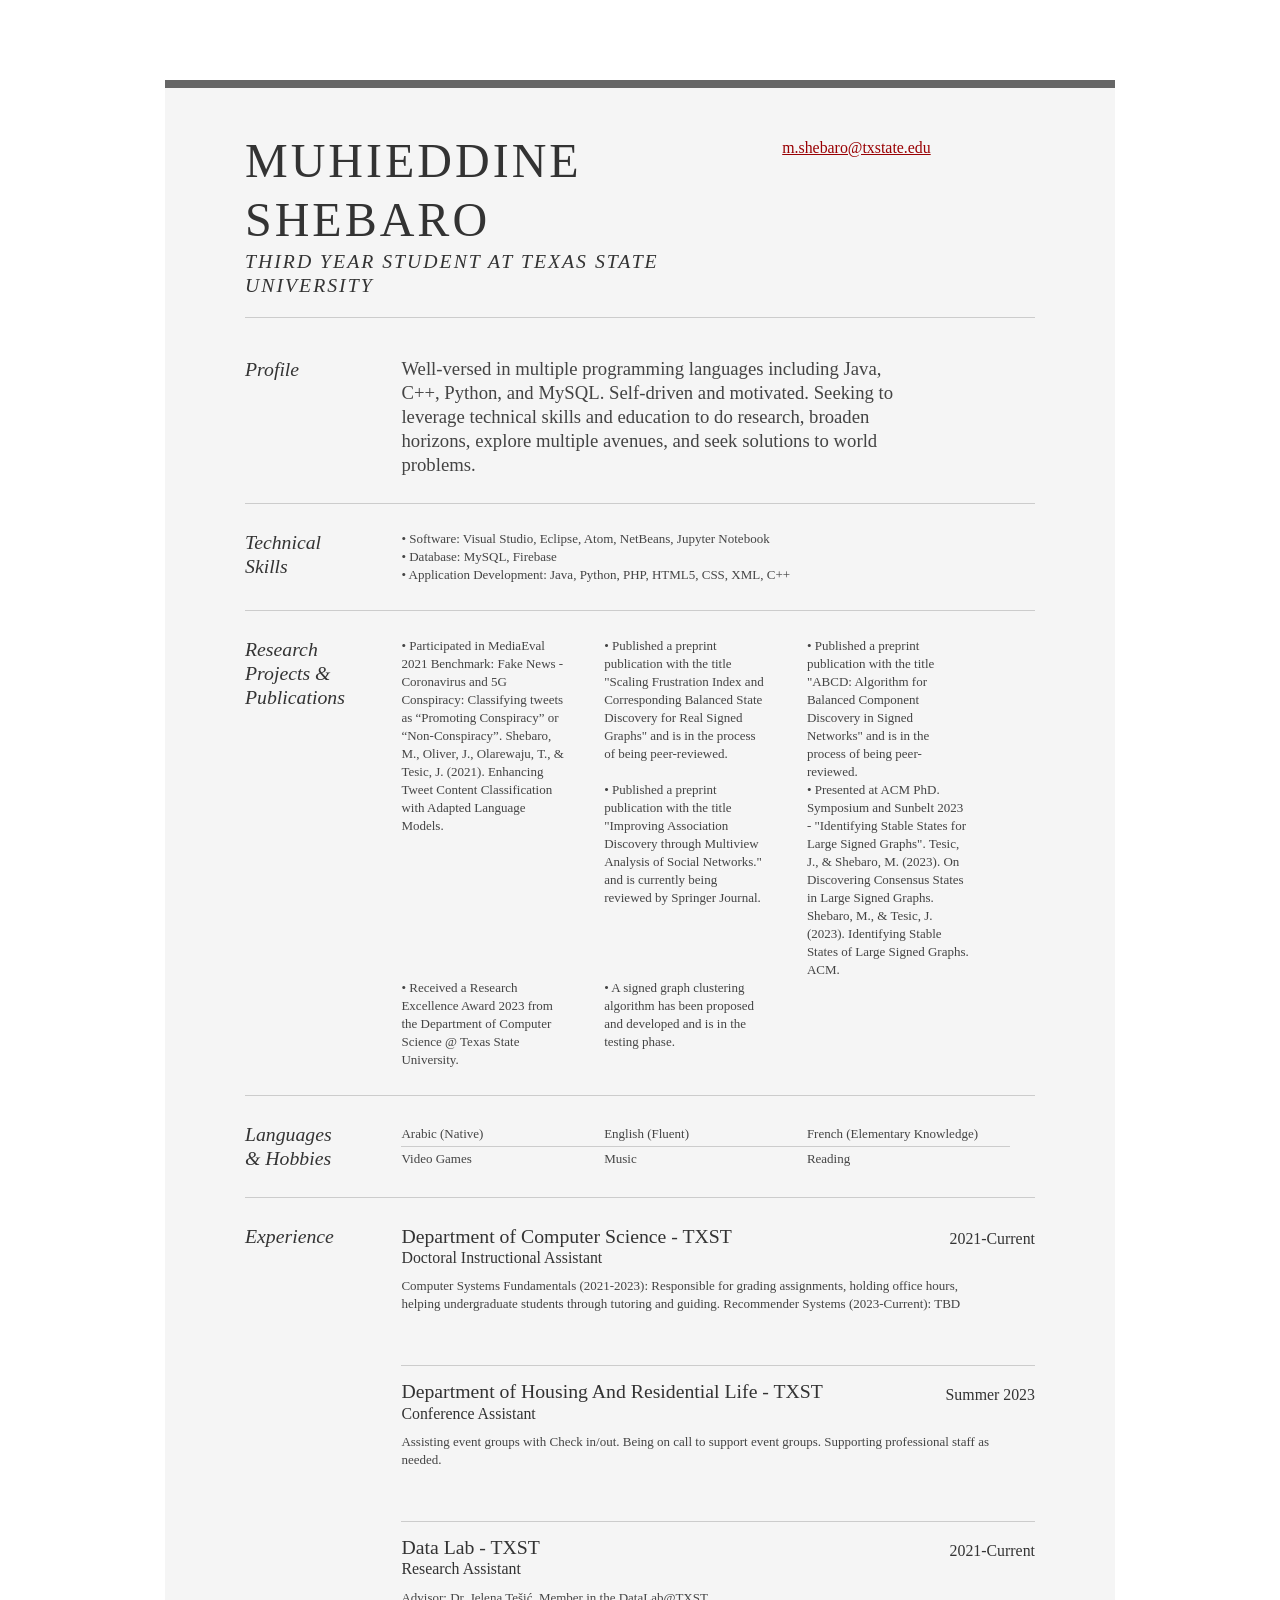
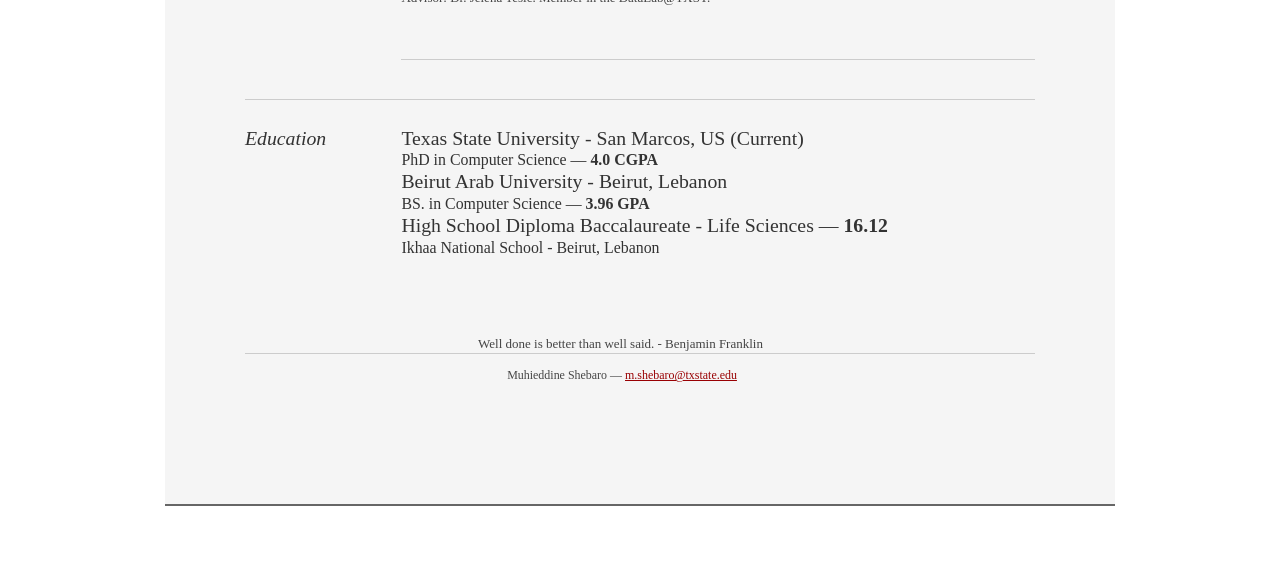
==== commit ebef1126: "Update index.html" ====
--- a/index.html
+++ b/index.html
@@ -72,20 +72,23 @@
 								</div>
 
 								<div class="talent">
-									<p>• Submitted a Paper to WSDM related to Frustration Index and Cloud (Awaiting response).</p>
+									<p>• Published a preprint publication with the title "Scaling Frustration Index and Corresponding Balanced State Discovery for Real Signed Graphs" and is in the process of being peer-reviewed.</p>
 								</div>
 
 								<div class="talent">
-									<p>• Submitted a Paper to SIGMOD related to finding maximum balanced subgraph (Awaiting response).</p>
+									<p>• Published a preprint publication with the title "ABCD: Algorithm for Balanced Component Discovery in Signed Networks" and is in the process of being peer-reviewed.</p>
 								</div>
 								<div class="talent">
-									<p>• Submitted a Paper to SPRINGER related to Twitter Analysis (Awaiting Response).</p>
+									<p>• Published a preprint publication with the title "Improving Association Discovery through Multiview Analysis of Social Networks." and is currently being reviewed by Springer Journal. </p>
 								</div>
 								<div class="talent">
 									<p>• Presented at ACM PhD. Symposium and Sunbelt 2023 - "Identifying Stable States for Large Signed Graphs". Tesic, J., & Shebaro, M. (2023). On Discovering Consensus States in Large Signed Graphs. Shebaro, M., & Tesic, J. (2023). Identifying Stable States of Large Signed Graphs. ACM. </p>
 								</div>
 								<div class="talent">
-									<p>• Received a Research Excellence Award 2023 from the Department of Computer Science @ Texas State University </p>
+									<p>• Received a Research Excellence Award 2023 from the Department of Computer Science @ Texas State University. </p>
+								</div>
+								<div class="talent">
+									<p>• A signed graph clustering algorithm has been proposed and developed and is in the testing phase.</p>
 								</div>
 						</div>
 					</div><!--// .yui-gf -->
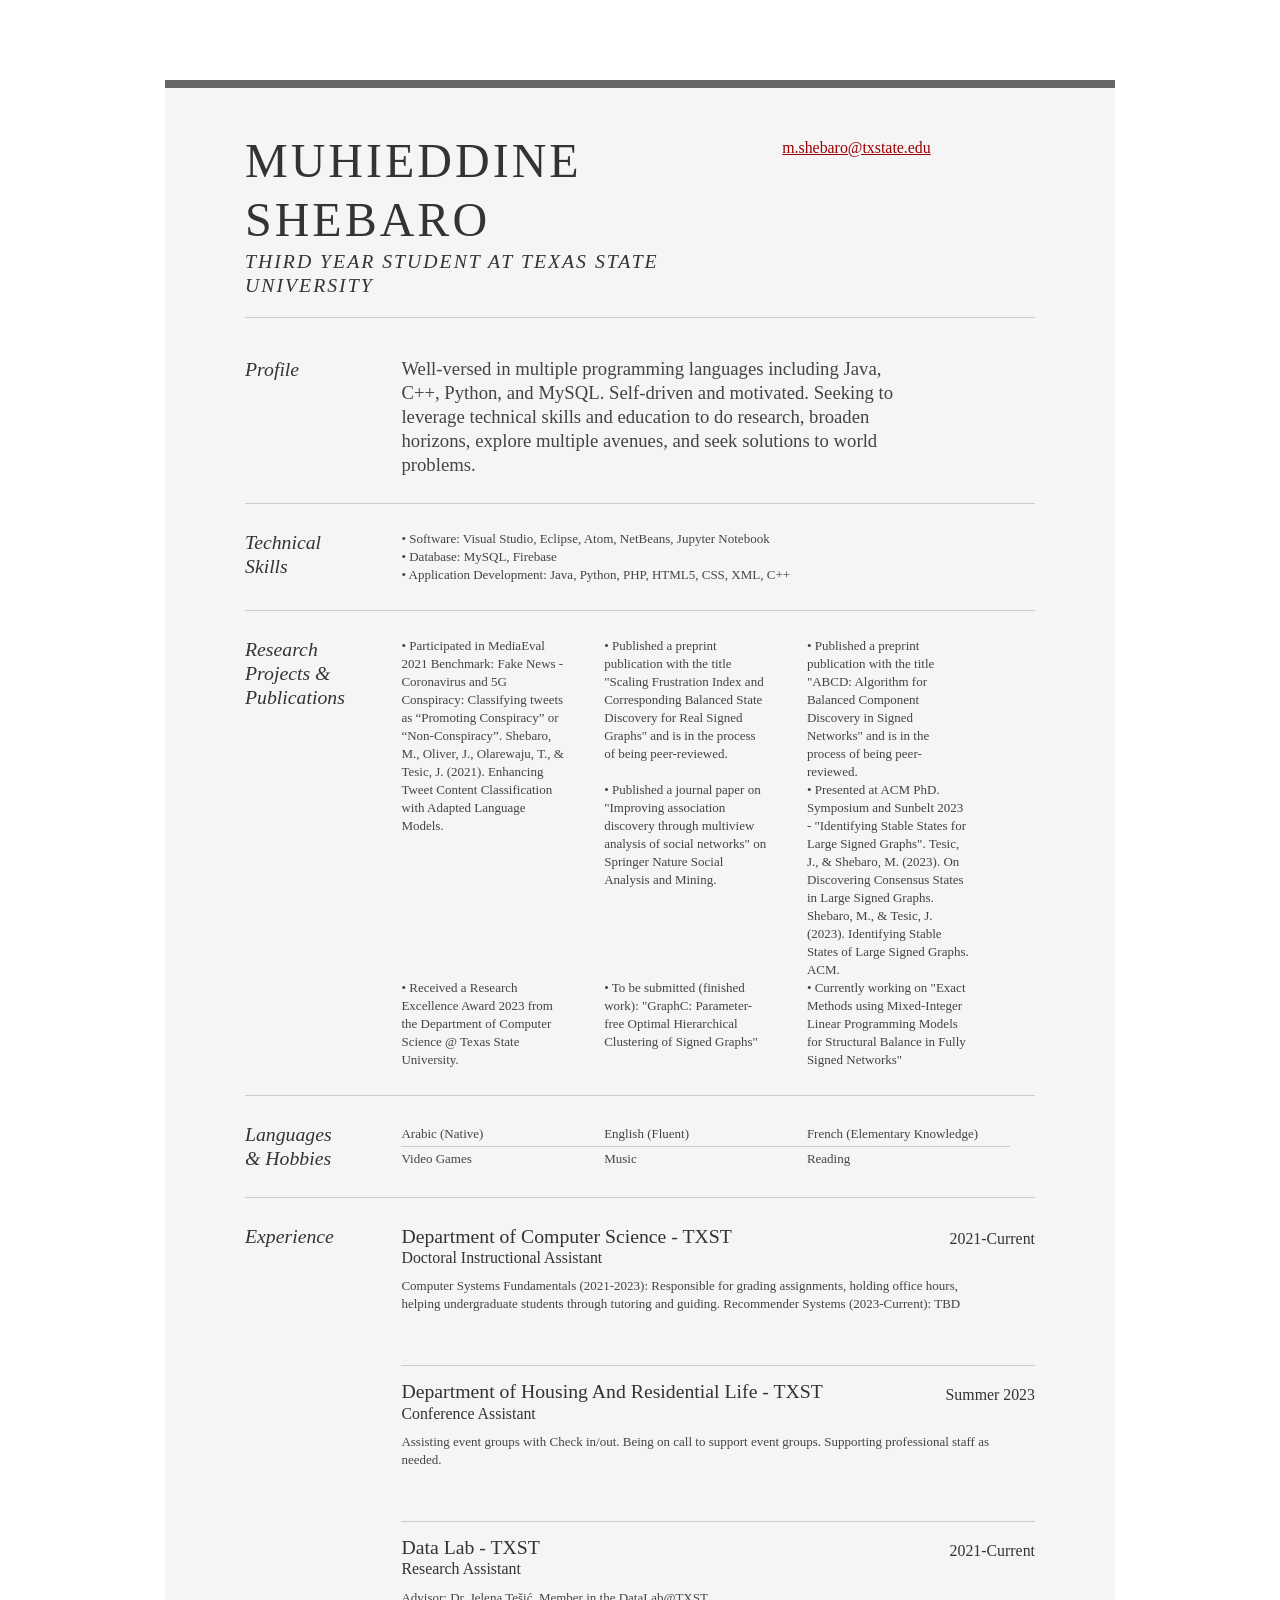
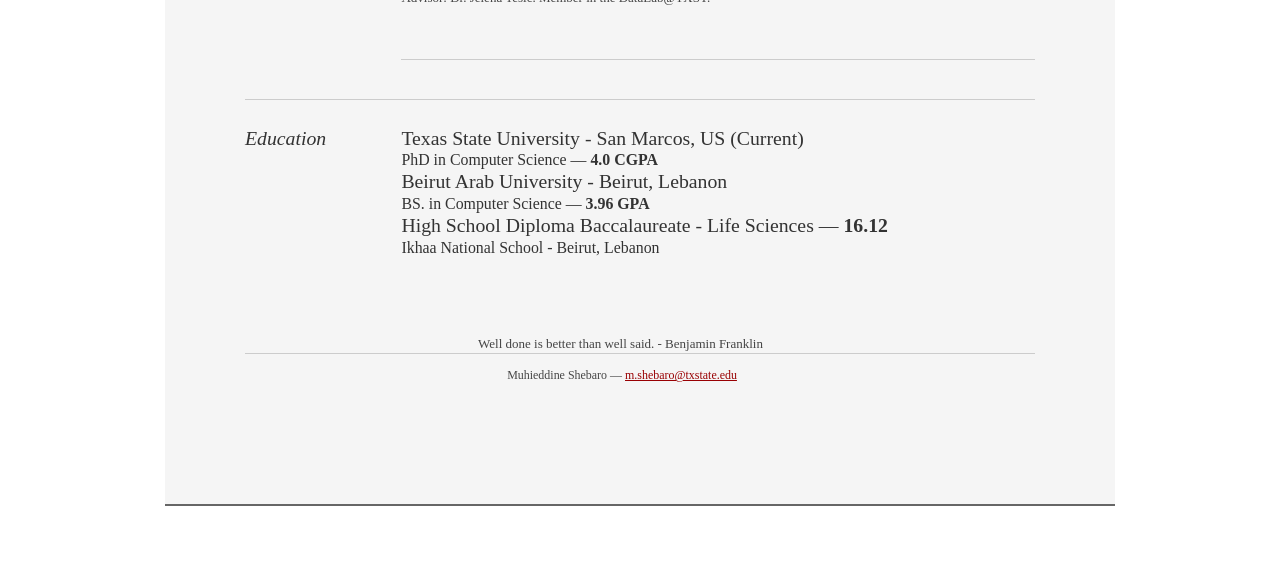
==== commit d1e43b82: "Update index.html" ====
--- a/index.html
+++ b/index.html
@@ -79,7 +79,7 @@
 									<p>• Published a preprint publication with the title "ABCD: Algorithm for Balanced Component Discovery in Signed Networks" and is in the process of being peer-reviewed.</p>
 								</div>
 								<div class="talent">
-									<p>• Published a preprint publication with the title "Improving Association Discovery through Multiview Analysis of Social Networks." and is currently being reviewed by Springer Journal. </p>
+									<p>• Published a journal paper on "Improving association discovery through multiview analysis of social networks" on Springer Nature Social Analysis and Mining.</p>
 								</div>
 								<div class="talent">
 									<p>• Presented at ACM PhD. Symposium and Sunbelt 2023 - "Identifying Stable States for Large Signed Graphs". Tesic, J., & Shebaro, M. (2023). On Discovering Consensus States in Large Signed Graphs. Shebaro, M., & Tesic, J. (2023). Identifying Stable States of Large Signed Graphs. ACM. </p>
@@ -88,7 +88,10 @@
 									<p>• Received a Research Excellence Award 2023 from the Department of Computer Science @ Texas State University. </p>
 								</div>
 								<div class="talent">
-									<p>• A signed graph clustering algorithm has been proposed and developed and is in the testing phase.</p>
+									<p>• To be submitted (finished work): "GraphC: Parameter-free Optimal Hierarchical Clustering of Signed Graphs"</p>
+								</div>
+								<div class="talent">
+									<p>• Currently working on "Exact Methods using Mixed-Integer Linear Programming Models for Structural Balance in Fully Signed Networks"</p>
 								</div>
 						</div>
 					</div><!--// .yui-gf -->
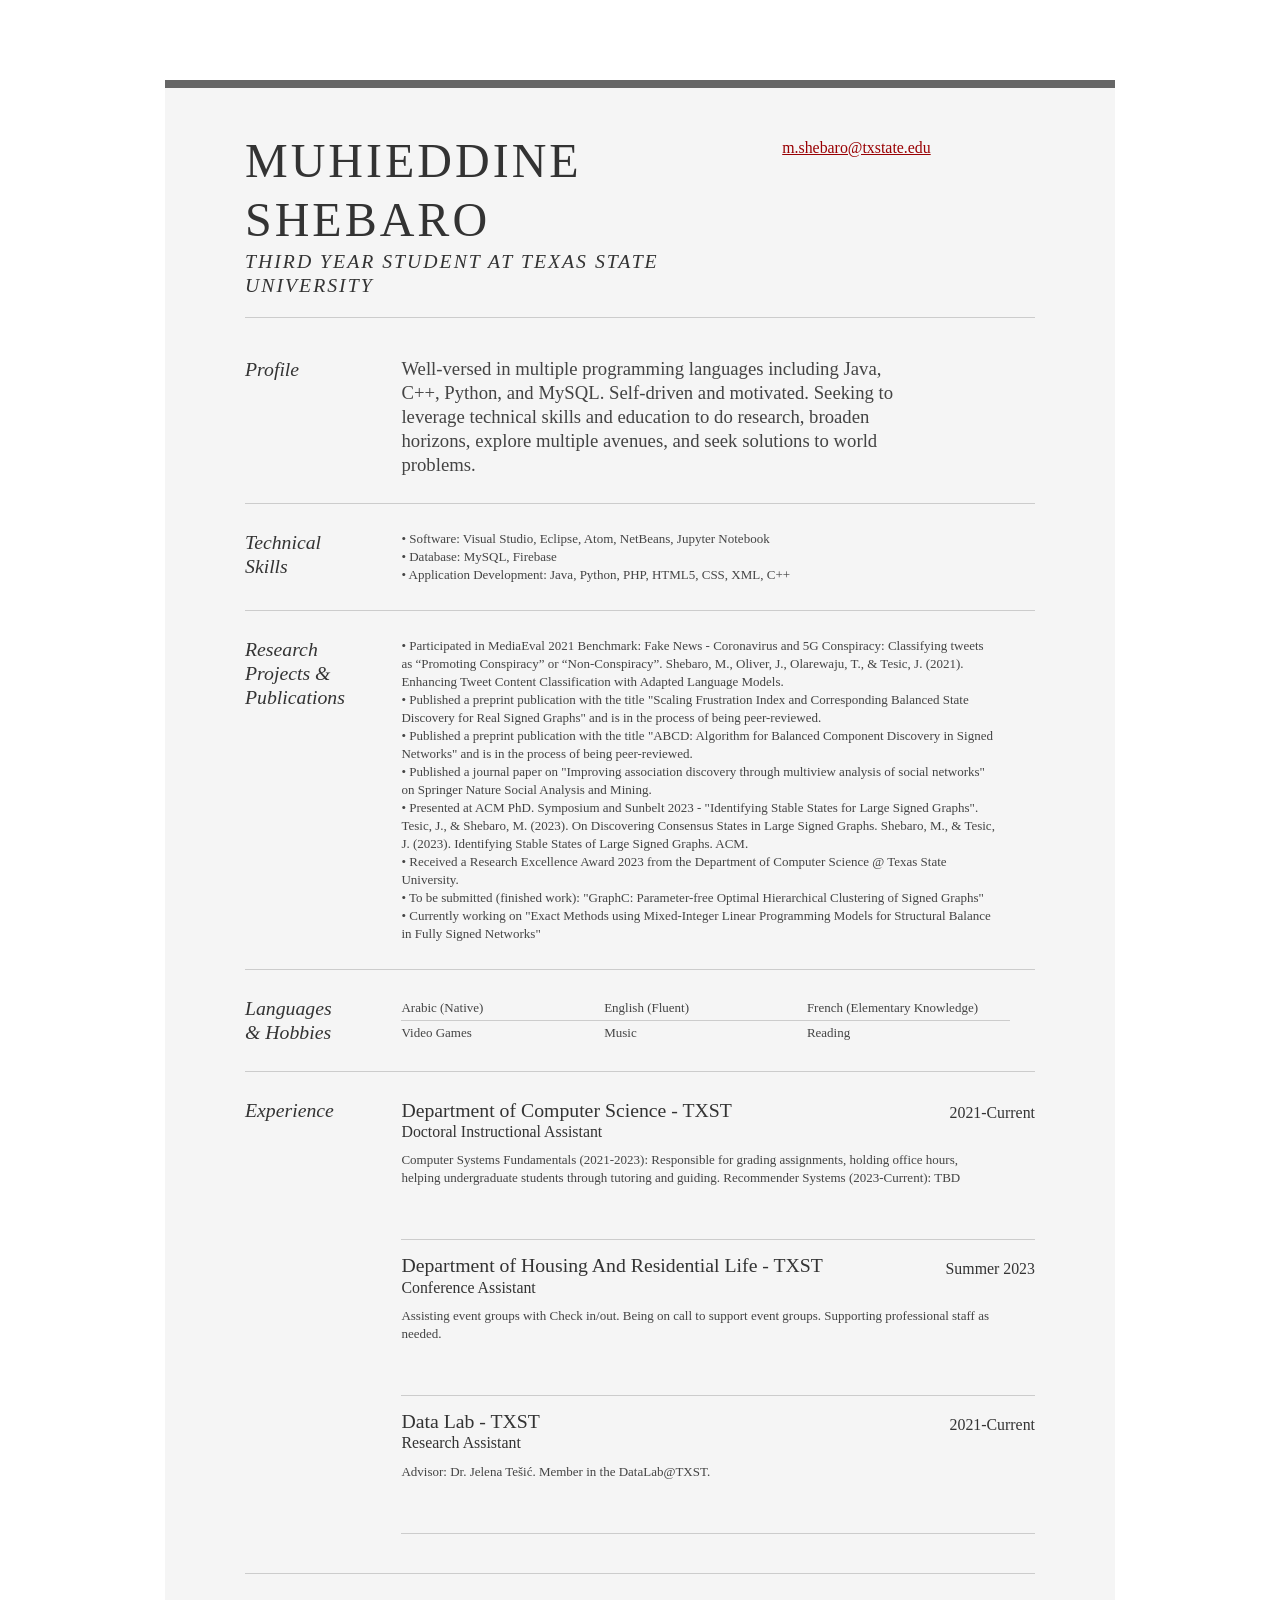
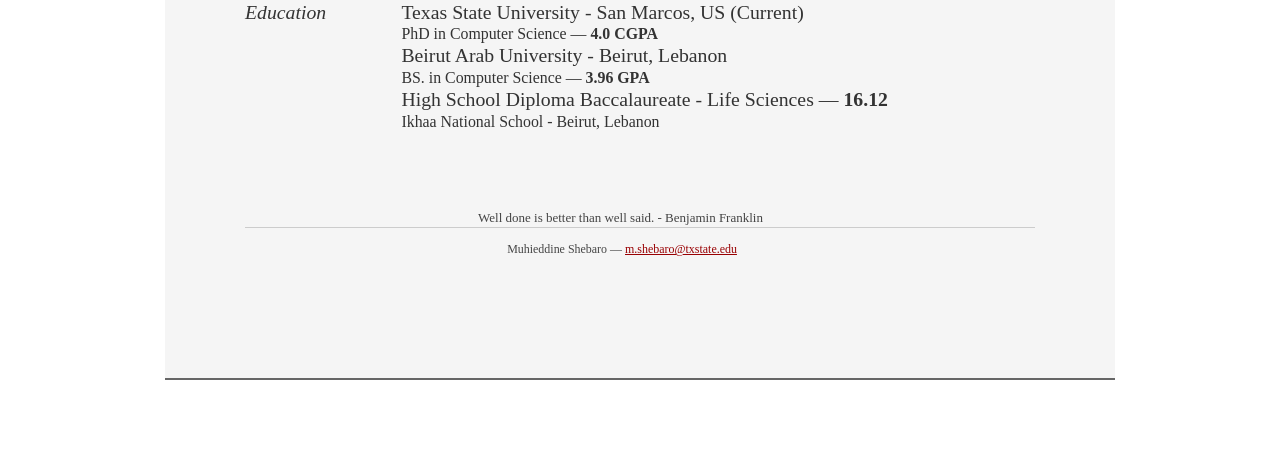
==== commit 967ffd9a: "Update index.html" ====
--- a/index.html
+++ b/index.html
@@ -67,32 +67,16 @@
 						</div>
 						<div class="yui-u">
 
-								<div class="talent">
 									<p>• Participated in MediaEval 2021 Benchmark: Fake News - Coronavirus and 5G Conspiracy: Classifying tweets as “Promoting Conspiracy” or “Non-Conspiracy”. Shebaro, M., Oliver, J., Olarewaju, T., & Tesic, J. (2021). Enhancing Tweet Content Classification with Adapted Language Models.</p>
-								</div>
 
-								<div class="talent">
 									<p>• Published a preprint publication with the title "Scaling Frustration Index and Corresponding Balanced State Discovery for Real Signed Graphs" and is in the process of being peer-reviewed.</p>
-								</div>
 
-								<div class="talent">
 									<p>• Published a preprint publication with the title "ABCD: Algorithm for Balanced Component Discovery in Signed Networks" and is in the process of being peer-reviewed.</p>
-								</div>
-								<div class="talent">
 									<p>• Published a journal paper on "Improving association discovery through multiview analysis of social networks" on Springer Nature Social Analysis and Mining.</p>
-								</div>
-								<div class="talent">
 									<p>• Presented at ACM PhD. Symposium and Sunbelt 2023 - "Identifying Stable States for Large Signed Graphs". Tesic, J., & Shebaro, M. (2023). On Discovering Consensus States in Large Signed Graphs. Shebaro, M., & Tesic, J. (2023). Identifying Stable States of Large Signed Graphs. ACM. </p>
-								</div>
-								<div class="talent">
 									<p>• Received a Research Excellence Award 2023 from the Department of Computer Science @ Texas State University. </p>
-								</div>
-								<div class="talent">
 									<p>• To be submitted (finished work): "GraphC: Parameter-free Optimal Hierarchical Clustering of Signed Graphs"</p>
-								</div>
-								<div class="talent">
 									<p>• Currently working on "Exact Methods using Mixed-Integer Linear Programming Models for Structural Balance in Fully Signed Networks"</p>
-								</div>
 						</div>
 					</div><!--// .yui-gf -->
 
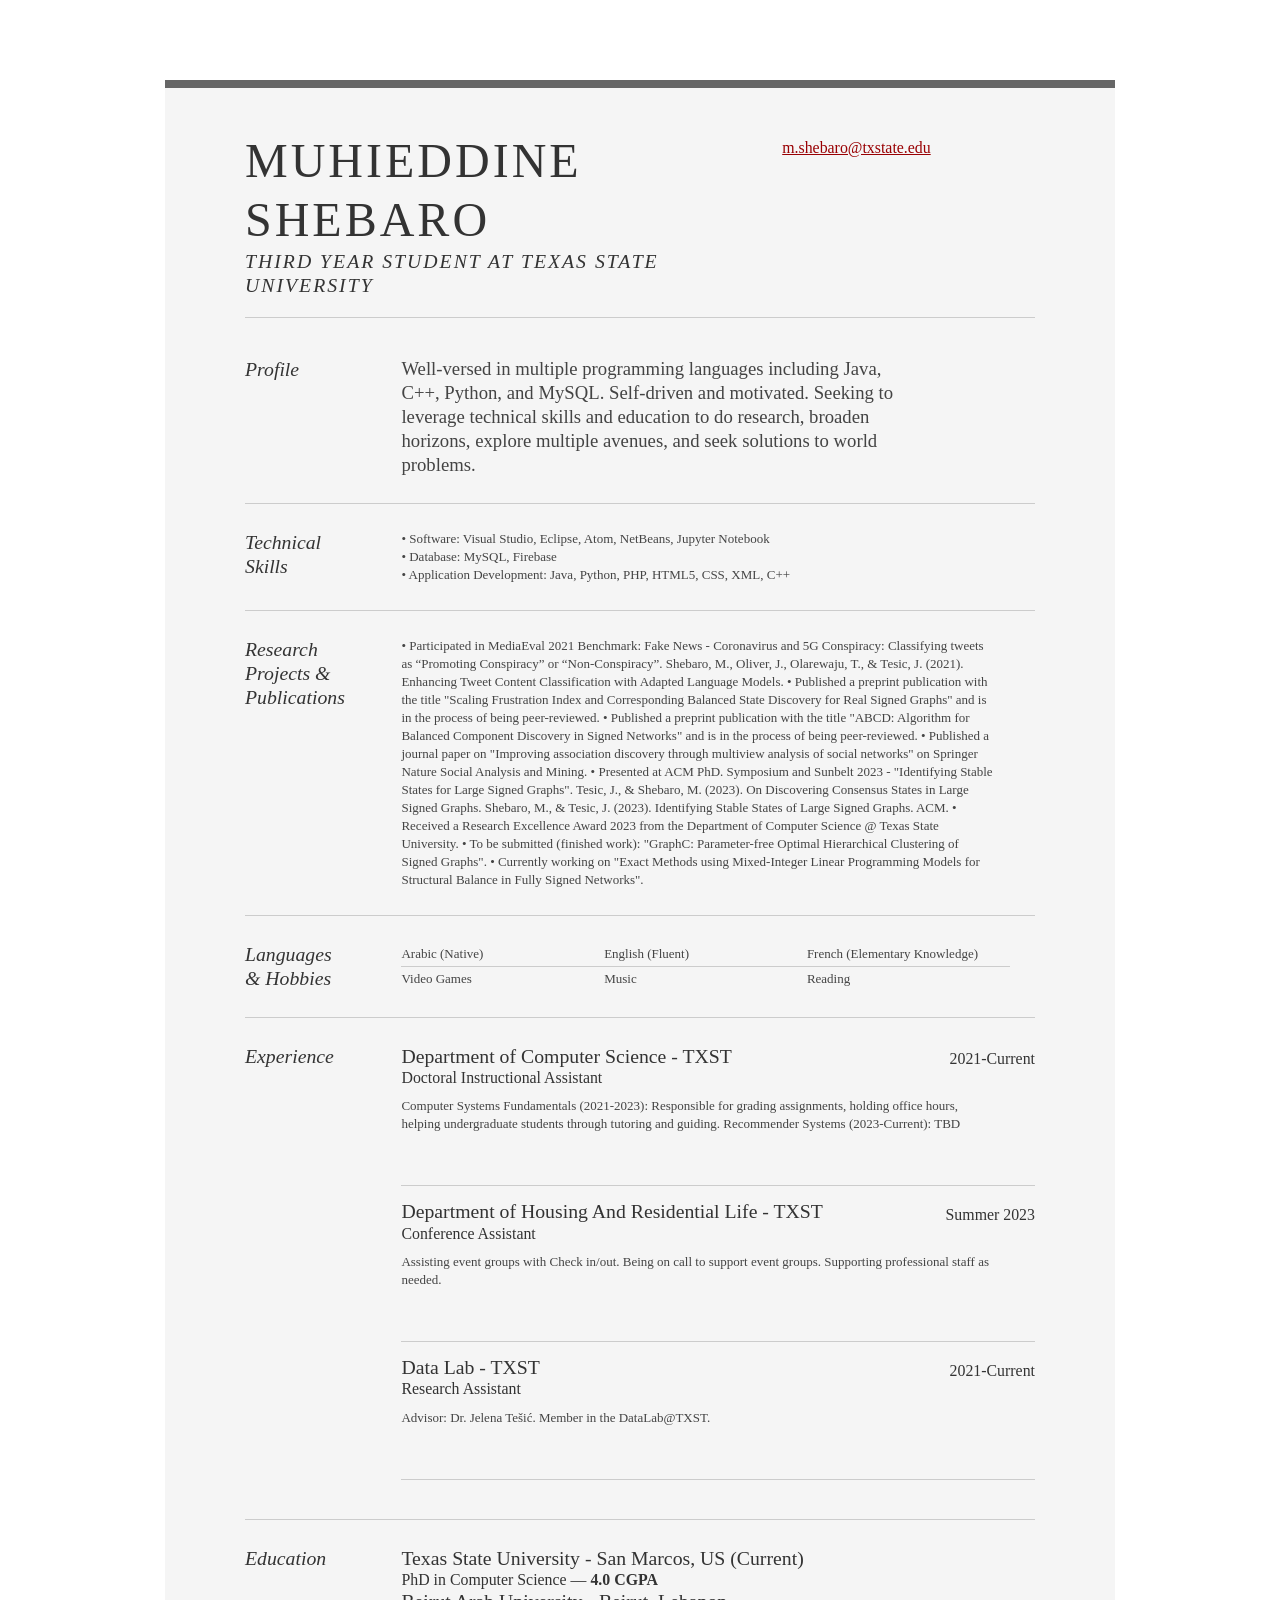
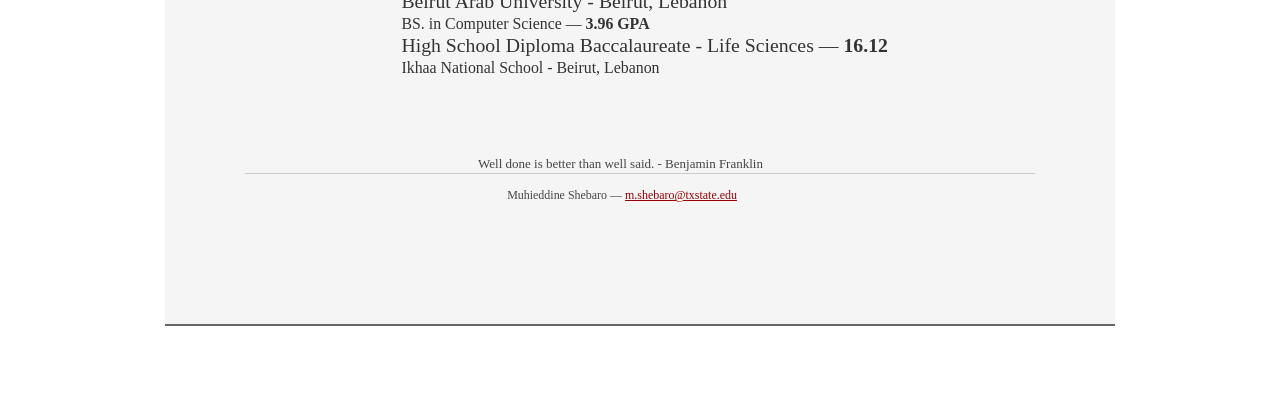
==== commit 26e99067: "Update index.html" ====
--- a/index.html
+++ b/index.html
@@ -67,16 +67,16 @@
 						</div>
 						<div class="yui-u">
 
-									<p>• Participated in MediaEval 2021 Benchmark: Fake News - Coronavirus and 5G Conspiracy: Classifying tweets as “Promoting Conspiracy” or “Non-Conspiracy”. Shebaro, M., Oliver, J., Olarewaju, T., & Tesic, J. (2021). Enhancing Tweet Content Classification with Adapted Language Models.</p>
+									<p>• Participated in MediaEval 2021 Benchmark: Fake News - Coronavirus and 5G Conspiracy: Classifying tweets as “Promoting Conspiracy” or “Non-Conspiracy”. Shebaro, M., Oliver, J., Olarewaju, T., & Tesic, J. (2021). Enhancing Tweet Content Classification with Adapted Language Models.
 
-									<p>• Published a preprint publication with the title "Scaling Frustration Index and Corresponding Balanced State Discovery for Real Signed Graphs" and is in the process of being peer-reviewed.</p>
+									• Published a preprint publication with the title "Scaling Frustration Index and Corresponding Balanced State Discovery for Real Signed Graphs" and is in the process of being peer-reviewed.
 
-									<p>• Published a preprint publication with the title "ABCD: Algorithm for Balanced Component Discovery in Signed Networks" and is in the process of being peer-reviewed.</p>
-									<p>• Published a journal paper on "Improving association discovery through multiview analysis of social networks" on Springer Nature Social Analysis and Mining.</p>
-									<p>• Presented at ACM PhD. Symposium and Sunbelt 2023 - "Identifying Stable States for Large Signed Graphs". Tesic, J., & Shebaro, M. (2023). On Discovering Consensus States in Large Signed Graphs. Shebaro, M., & Tesic, J. (2023). Identifying Stable States of Large Signed Graphs. ACM. </p>
-									<p>• Received a Research Excellence Award 2023 from the Department of Computer Science @ Texas State University. </p>
-									<p>• To be submitted (finished work): "GraphC: Parameter-free Optimal Hierarchical Clustering of Signed Graphs"</p>
-									<p>• Currently working on "Exact Methods using Mixed-Integer Linear Programming Models for Structural Balance in Fully Signed Networks"</p>
+									• Published a preprint publication with the title "ABCD: Algorithm for Balanced Component Discovery in Signed Networks" and is in the process of being peer-reviewed.
+									• Published a journal paper on "Improving association discovery through multiview analysis of social networks" on Springer Nature Social Analysis and Mining.
+									• Presented at ACM PhD. Symposium and Sunbelt 2023 - "Identifying Stable States for Large Signed Graphs". Tesic, J., & Shebaro, M. (2023). On Discovering Consensus States in Large Signed Graphs. Shebaro, M., & Tesic, J. (2023). Identifying Stable States of Large Signed Graphs. ACM.
+									• Received a Research Excellence Award 2023 from the Department of Computer Science @ Texas State University.
+									• To be submitted (finished work): "GraphC: Parameter-free Optimal Hierarchical Clustering of Signed Graphs".
+									• Currently working on "Exact Methods using Mixed-Integer Linear Programming Models for Structural Balance in Fully Signed Networks". </p>
 						</div>
 					</div><!--// .yui-gf -->
 
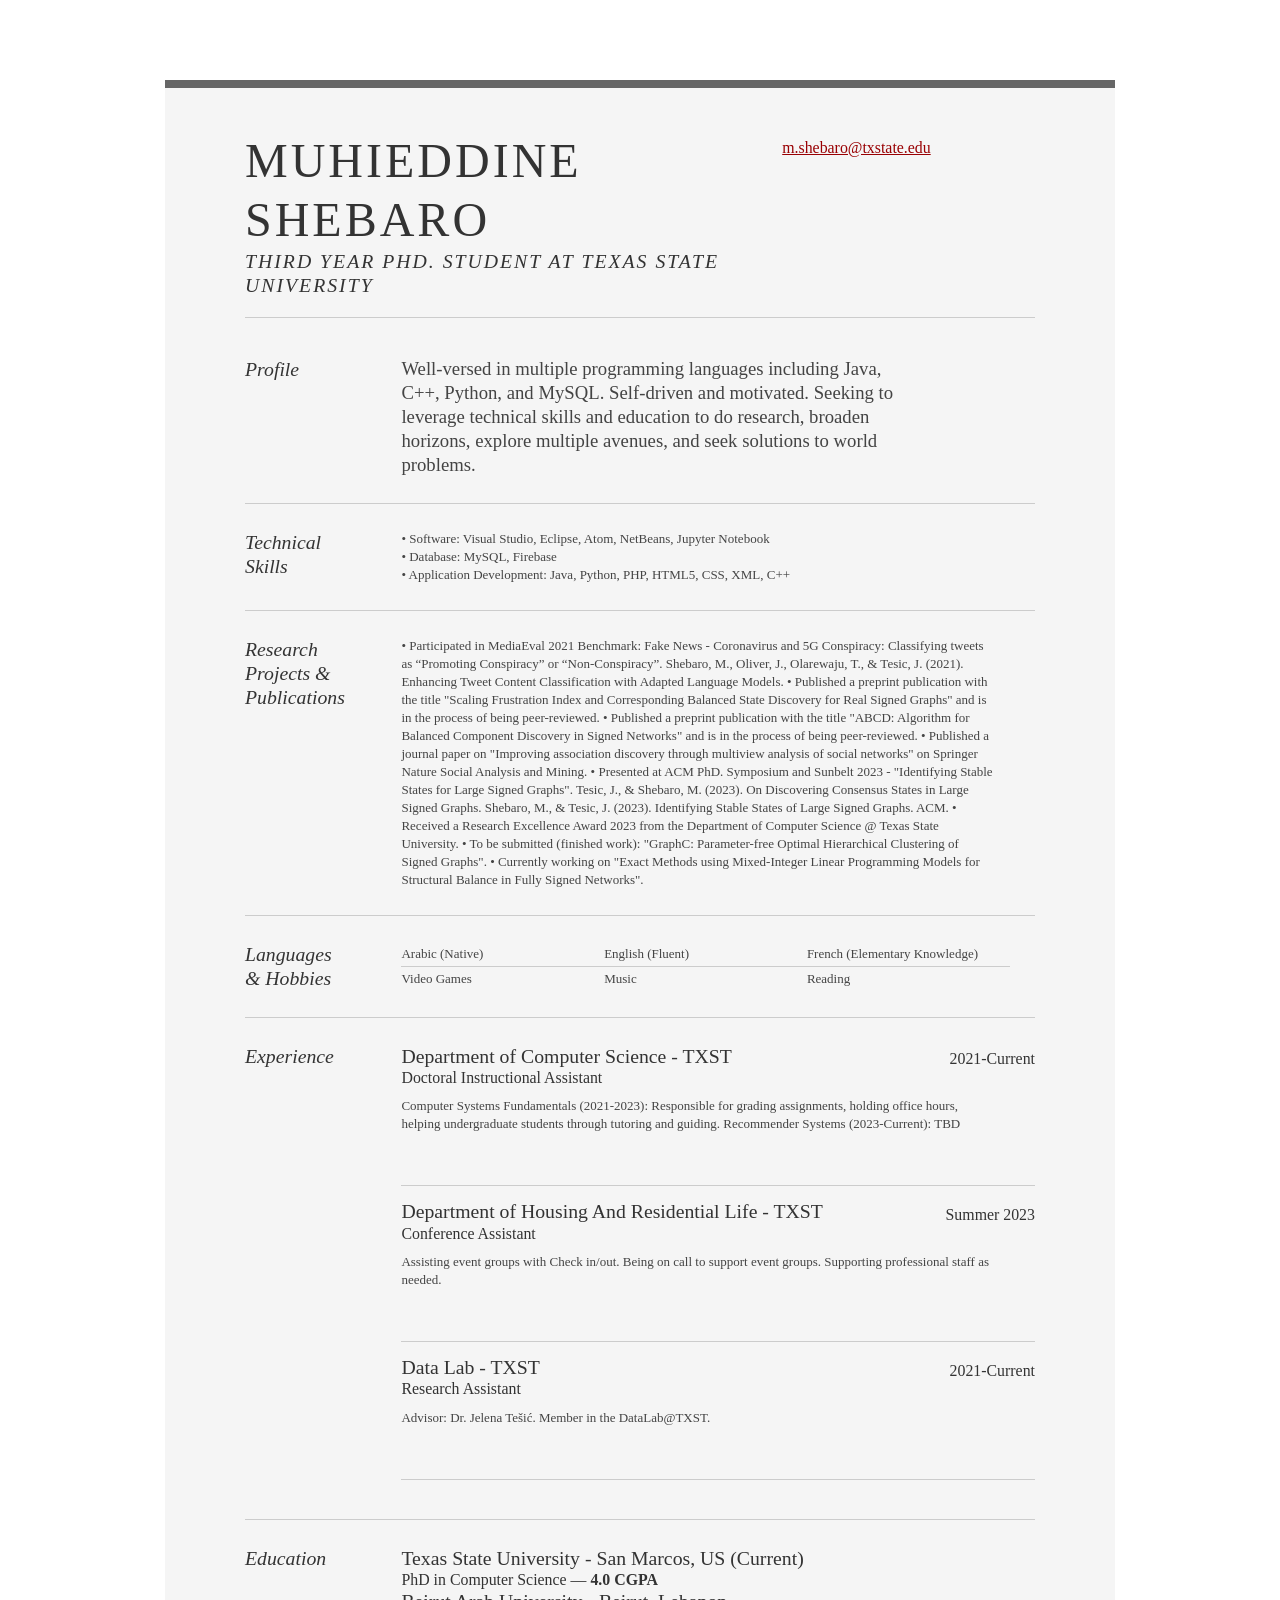
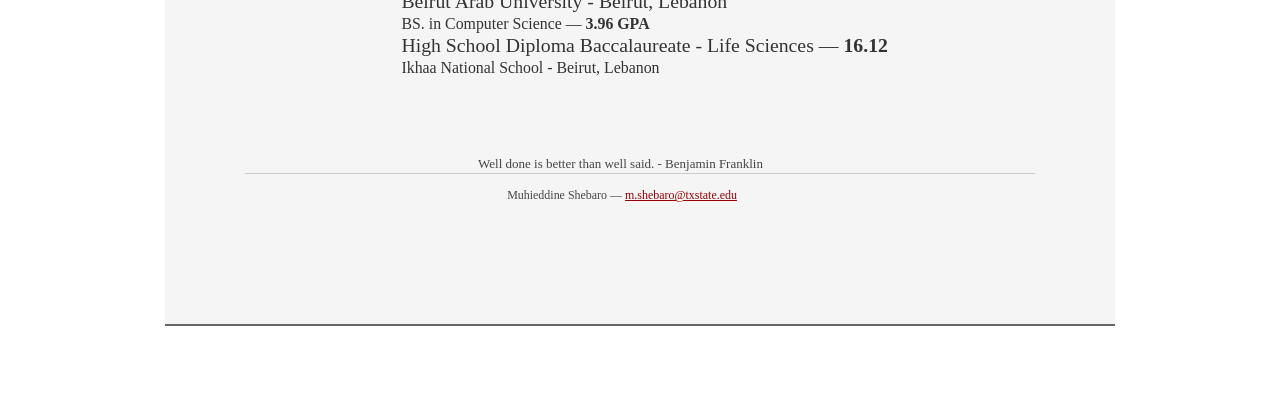
==== commit 79317d09: "Update index.html" ====
--- a/index.html
+++ b/index.html
@@ -21,7 +21,7 @@
 			<div class="yui-gc">
 				<div class="yui-u first">
 					<h1>Muhieddine Shebaro</h1>
-					<h2>Third Year Student at Texas State University</h2>
+					<h2>Third Year PhD. Student at Texas State University</h2>
 				</div>
 
 				<div class="yui-u">
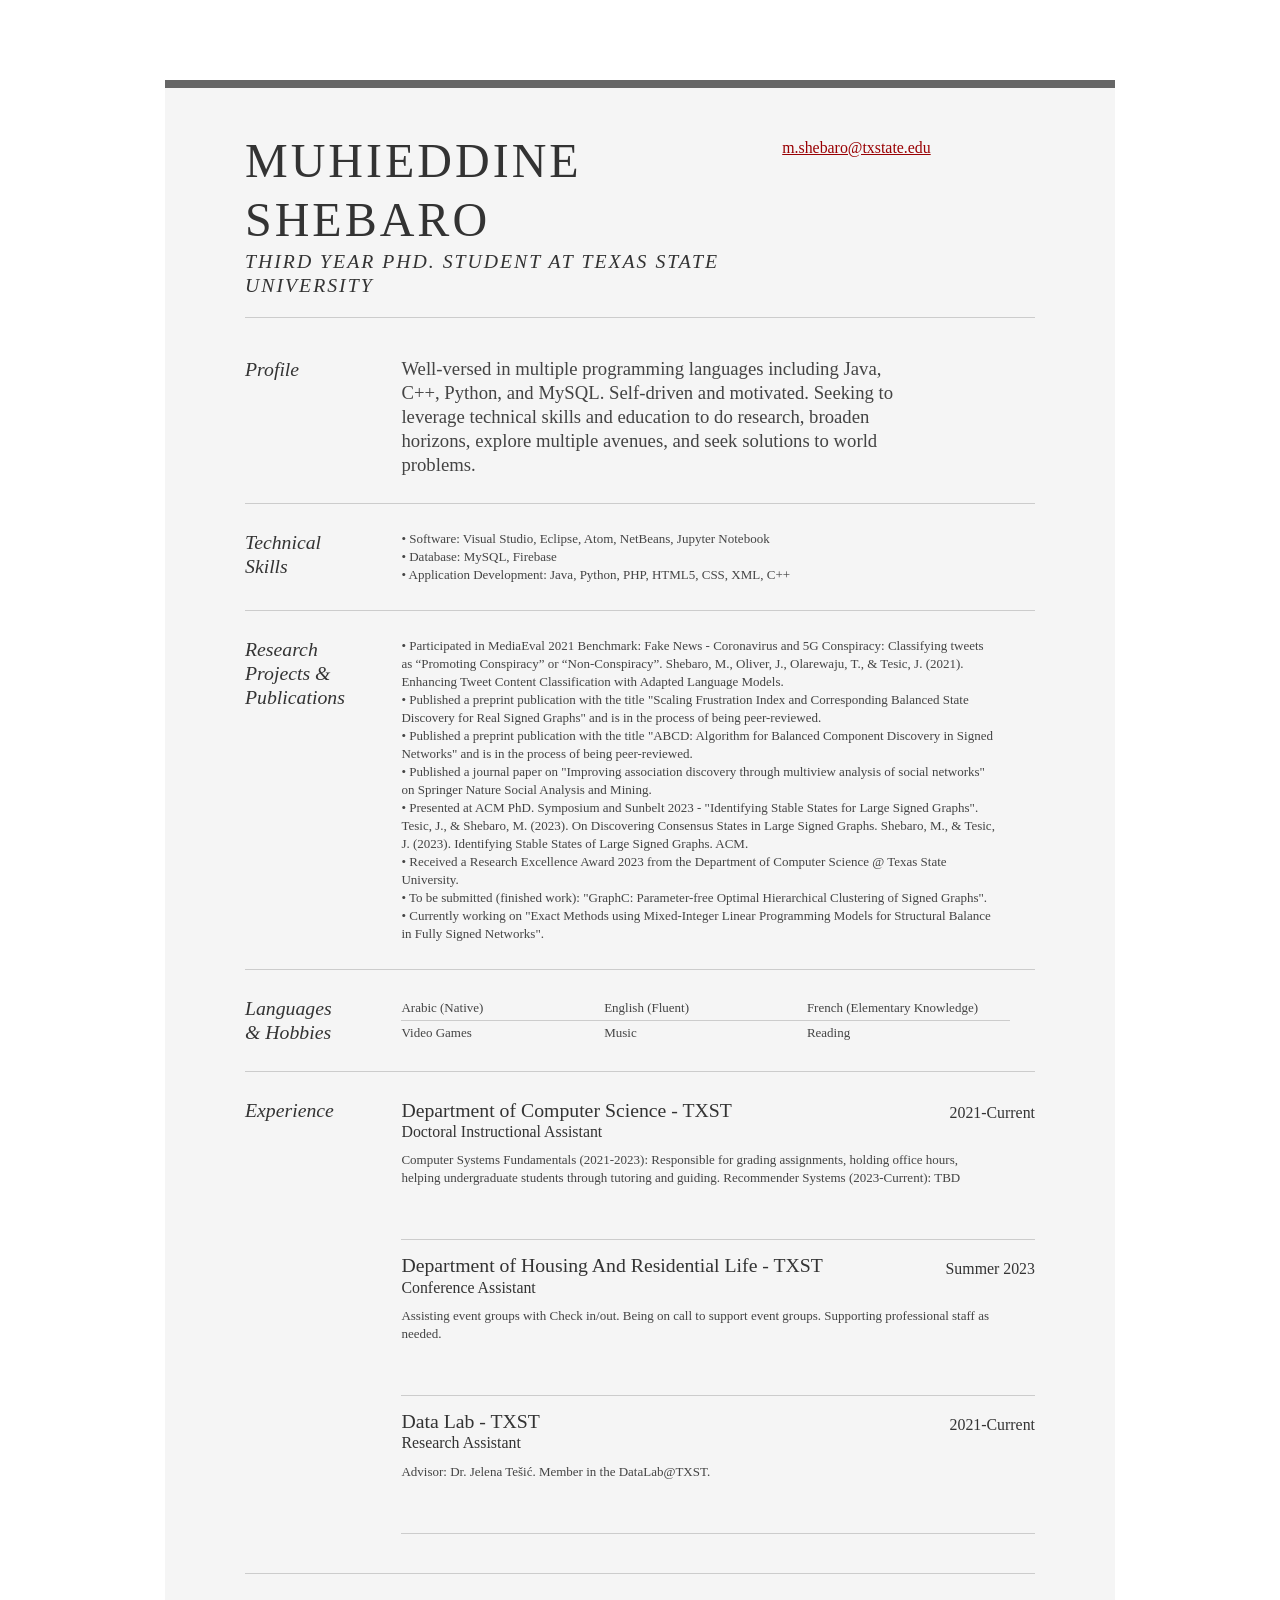
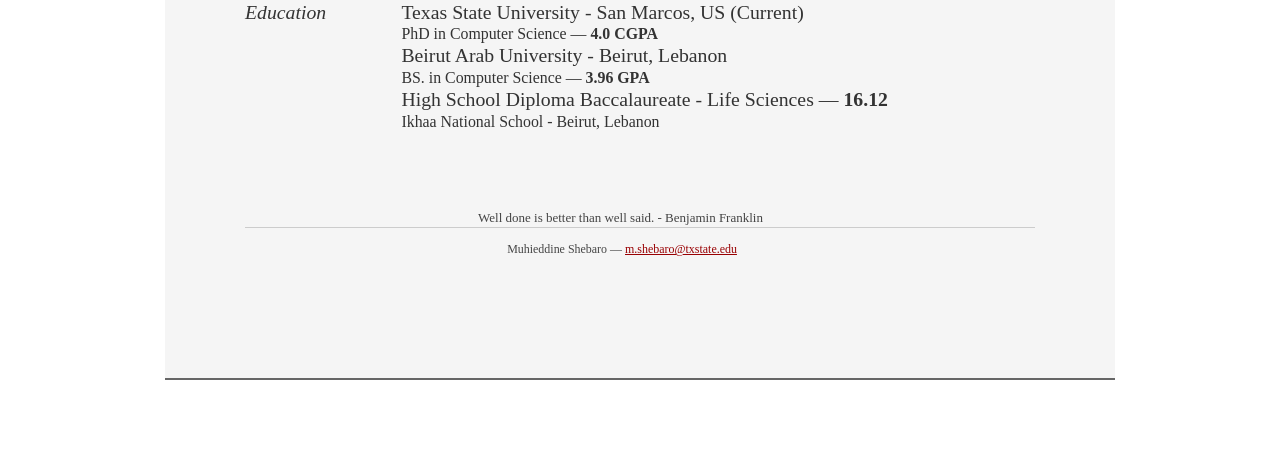
==== commit df662861: "Update index.html" ====
--- a/index.html
+++ b/index.html
@@ -67,15 +67,15 @@
 						</div>
 						<div class="yui-u">
 
-									<p>• Participated in MediaEval 2021 Benchmark: Fake News - Coronavirus and 5G Conspiracy: Classifying tweets as “Promoting Conspiracy” or “Non-Conspiracy”. Shebaro, M., Oliver, J., Olarewaju, T., & Tesic, J. (2021). Enhancing Tweet Content Classification with Adapted Language Models.
+									<p>• Participated in MediaEval 2021 Benchmark: Fake News - Coronavirus and 5G Conspiracy: Classifying tweets as “Promoting Conspiracy” or “Non-Conspiracy”. Shebaro, M., Oliver, J., Olarewaju, T., & Tesic, J. (2021). Enhancing Tweet Content Classification with Adapted Language Models. <br>
 
-									• Published a preprint publication with the title "Scaling Frustration Index and Corresponding Balanced State Discovery for Real Signed Graphs" and is in the process of being peer-reviewed.
+									• Published a preprint publication with the title "Scaling Frustration Index and Corresponding Balanced State Discovery for Real Signed Graphs" and is in the process of being peer-reviewed. <br>
 
-									• Published a preprint publication with the title "ABCD: Algorithm for Balanced Component Discovery in Signed Networks" and is in the process of being peer-reviewed.
-									• Published a journal paper on "Improving association discovery through multiview analysis of social networks" on Springer Nature Social Analysis and Mining.
-									• Presented at ACM PhD. Symposium and Sunbelt 2023 - "Identifying Stable States for Large Signed Graphs". Tesic, J., & Shebaro, M. (2023). On Discovering Consensus States in Large Signed Graphs. Shebaro, M., & Tesic, J. (2023). Identifying Stable States of Large Signed Graphs. ACM.
-									• Received a Research Excellence Award 2023 from the Department of Computer Science @ Texas State University.
-									• To be submitted (finished work): "GraphC: Parameter-free Optimal Hierarchical Clustering of Signed Graphs".
+									• Published a preprint publication with the title "ABCD: Algorithm for Balanced Component Discovery in Signed Networks" and is in the process of being peer-reviewed. <br>
+									• Published a journal paper on "Improving association discovery through multiview analysis of social networks" on Springer Nature Social Analysis and Mining. <br>
+									• Presented at ACM PhD. Symposium and Sunbelt 2023 - "Identifying Stable States for Large Signed Graphs". Tesic, J., & Shebaro, M. (2023). On Discovering Consensus States in Large Signed Graphs. Shebaro, M., & Tesic, J. (2023). Identifying Stable States of Large Signed Graphs. ACM. <br>
+									• Received a Research Excellence Award 2023 from the Department of Computer Science @ Texas State University. <br>
+									• To be submitted (finished work): "GraphC: Parameter-free Optimal Hierarchical Clustering of Signed Graphs". <br>
 									• Currently working on "Exact Methods using Mixed-Integer Linear Programming Models for Structural Balance in Fully Signed Networks". </p>
 						</div>
 					</div><!--// .yui-gf -->
